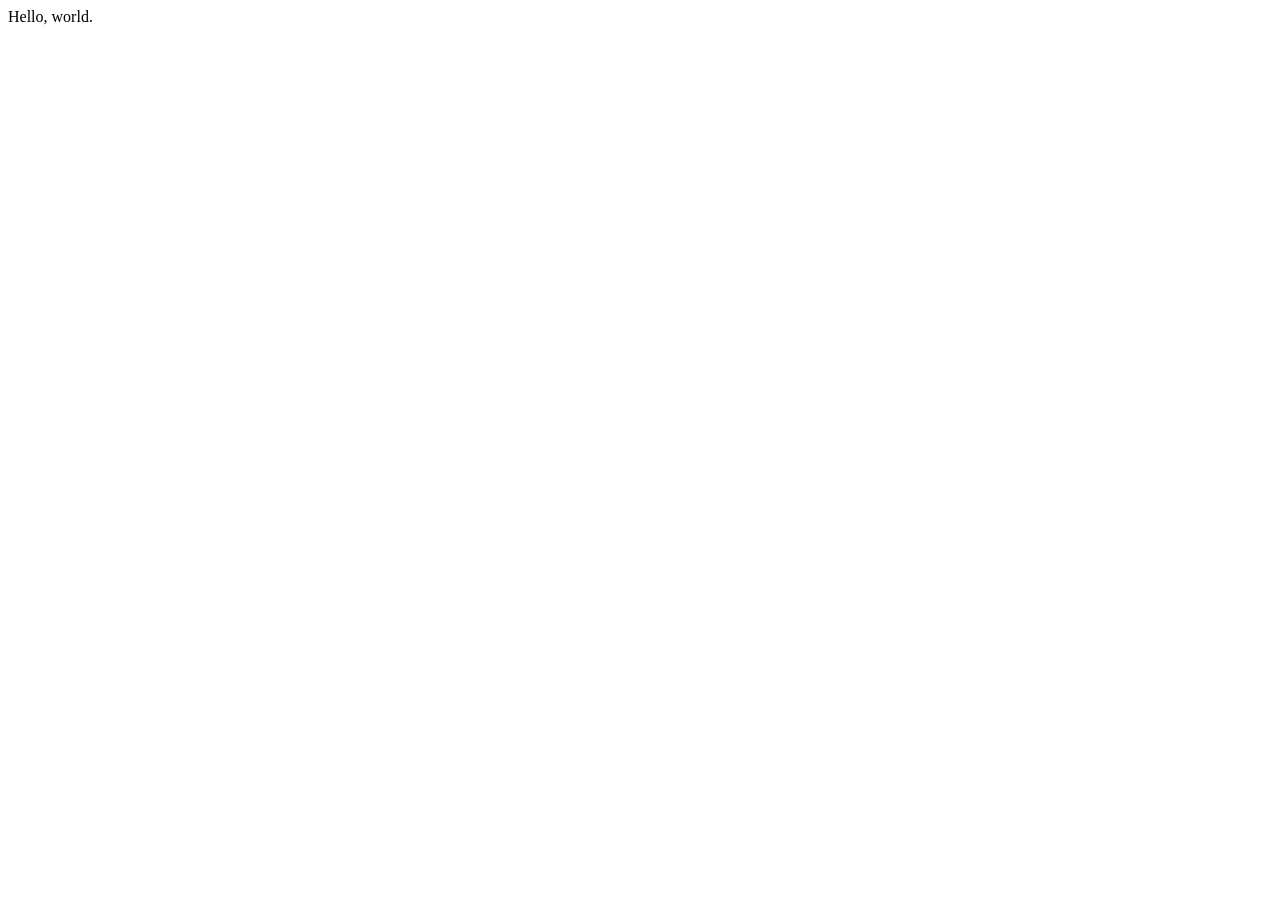
==== index.html @ eca46157 "first file" ====
<!DOCTYPE html>
<html lang="en">
<head>
    <meta charset="UTF-8">
    <meta name="viewport" content="width=device-width, initial-scale=1.0">
    <meta http-equiv="X-UA-Compatible" content="ie=edge">
    <title>Document</title>
</head>
<body>
    <header>Hello, world.</header>
</body>
</html>
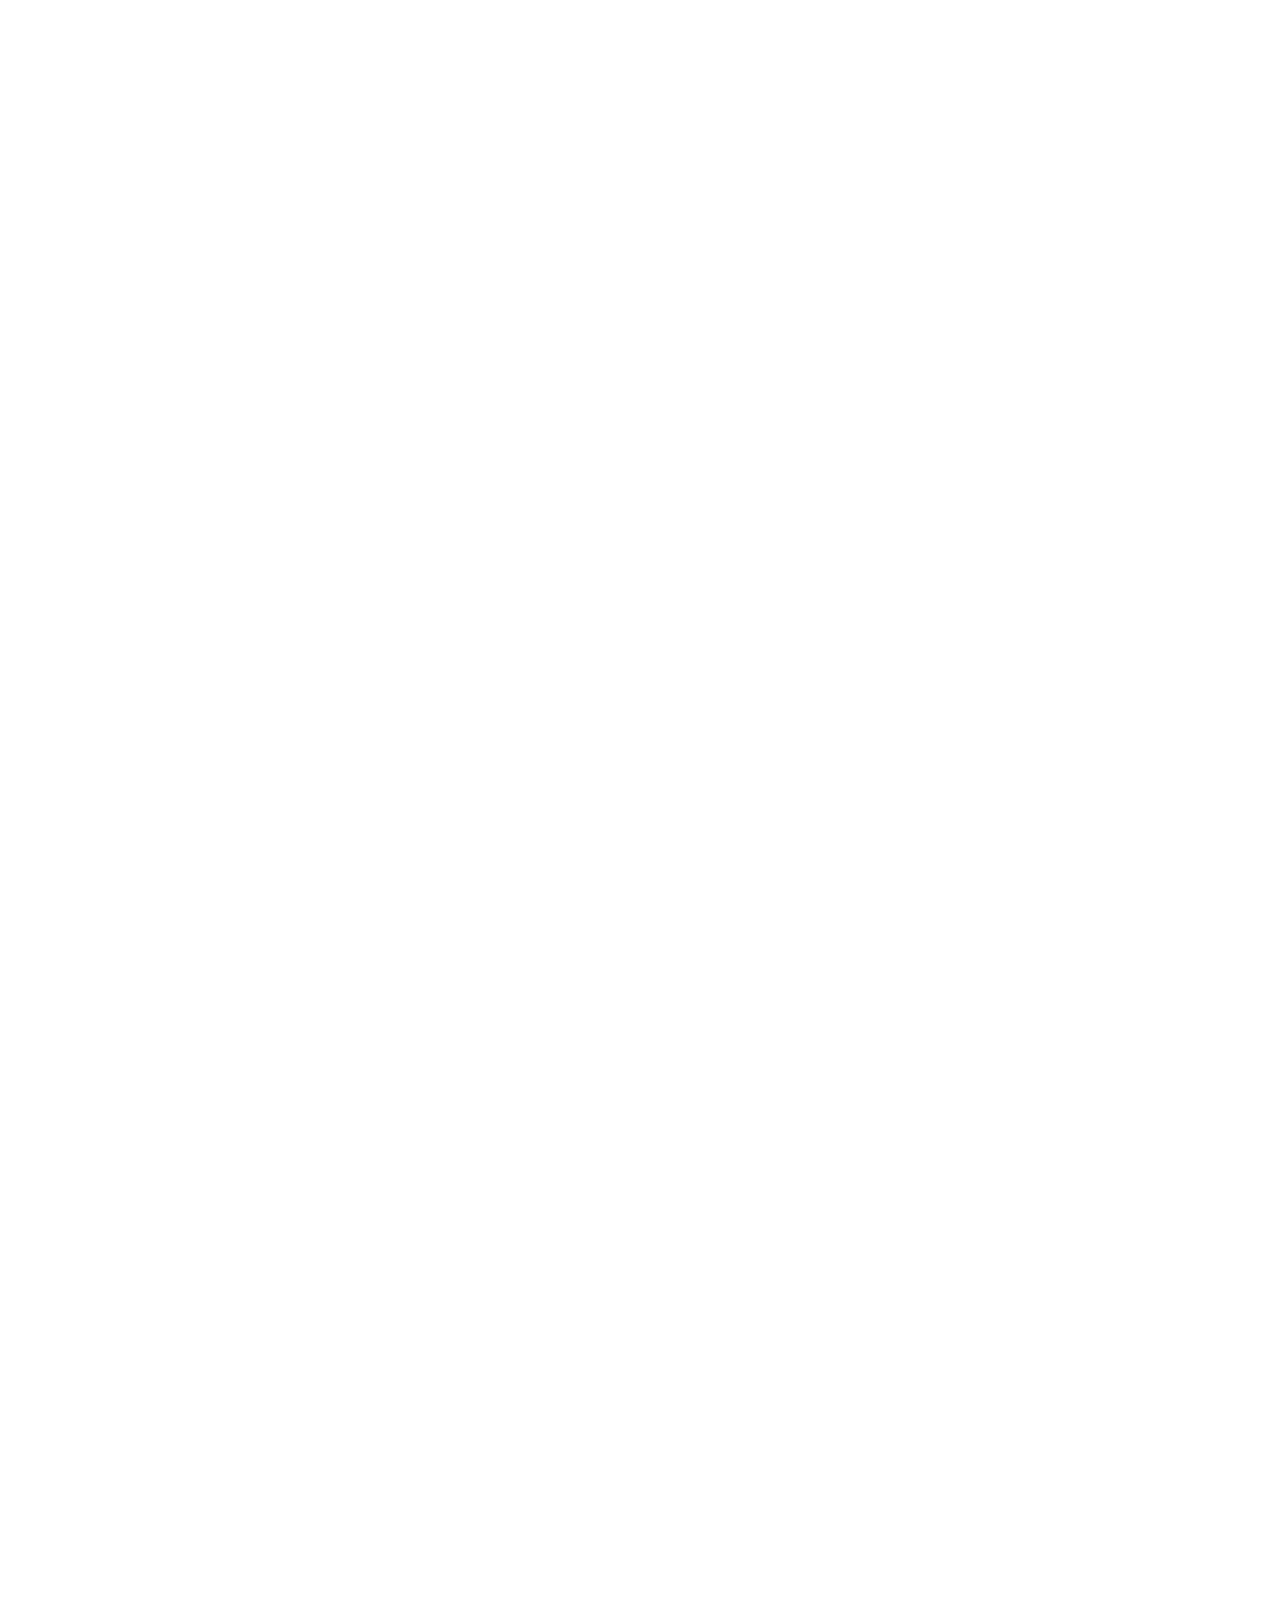
==== commit e465752f: "portfolio" ====
--- a/index.html
+++ b/index.html
@@ -1,12 +1,165 @@
-<!DOCTYPE html>
-<html lang="en">
+<!DOCTYPE HTML>
+
+<html>
+
 <head>
-    <meta charset="UTF-8">
-    <meta name="viewport" content="width=device-width, initial-scale=1.0">
-    <meta http-equiv="X-UA-Compatible" content="ie=edge">
-    <title>Document</title>
+	<title>Mymy Dinh</title>
+	<meta charset="utf-8" />
+	<meta name="viewport" content="width=device-width, initial-scale=1, user-scalable=no" />
+	<link rel="stylesheet" href="assets/css/main.css" />
+	<noscript>
+		<link rel="stylesheet" href="assets/css/noscript.css" /></noscript>
 </head>
-<body>
-    <header>Hello, world.</header>
+
+<body class="is-preload">
+
+	<!-- Wrapper-->
+	<div id="wrapper">
+
+		<!-- Nav -->
+		<nav id="nav">
+			<a href="#" class="icon solid fa-home"><span>Home</span></a>
+			<a href="#about" class="icon fa-address-card"><span>About Me</span>
+				<a href="#work" class="icon solid fa-folder"><span>Work</span></a>
+				<a href="#contact" class="icon solid fa-envelope"><span>Contact</span></a>
+		</nav>
+
+		<!-- Main -->
+		<div id="main">
+
+			<!-- Me -->
+			<article id="home" class="panel intro">
+				<header>
+					<h1>Mymy Dinh</h1>
+					<p>Full-Stack Developer with a bigger crush on front-end development.</p>
+					<hr>
+
+					<nav id="info-nav">
+						<a href="https://github.com/mymydinh/" class="icon brands fa-github"><span>Github</span></a>
+						<a href="https://www.linkedin.com/in/mymy-dinh-7ba7b583/"
+							class="icon brands fa-linkedin"><span>Linkedin</span></a>
+						<a href="https://instagram.com/mymydinh"
+							class="icon brands fa-instagram"><span>Instagram</span></a>
+					</nav>
+
+				</header>
+				<a href="#work" class="jumplink pic">
+					<span class="arrow icon solid fa-chevron-right"><span>See my work</span></span>
+					<img src="images/me.jpeg" alt="" />
+				</a>
+			</article>
+
+			<!-- About Me -->
+			<article id="about" class="panel">
+				<header>
+					<h1>About Me</h1>
+				</header>
+				<p><strong>Schools</strong>: <br>
+				University of California, Irvine - Division of Continuing Education '19 <br>
+				California State University, Long Beach '15</p>
+				<p><strong>Skills</strong>: <br>
+				Design: Adobe Photoshop, Adobe Illustrator, Bootstrap, Materialize UI <br>
+				Computer: Javascript, NodeJS, JQuery, React <br>
+				Database: Firebase, MySQL, MongoDB
+				</p>
+			</article>
+
+			<!-- Work -->
+			<article id="work" class="panel">
+				<header>
+					<h2>Work</h2>
+				</header>
+				<p>
+					These are some of my projects that I've either worked on from class, my own self projects, or for clients. 
+				</p>
+				<section>
+					<div class="row">
+						<div class="col-4 col-6-medium col-12-small">
+							<a href="https://mymydinh.github.io/unit-4-game/" class="image fit"><img src="images/crystalcollector.png" alt=""></a>
+						</div>
+						<div class="col-4 col-6-medium col-12-small">
+							<a href="https://mymydinh.github.io/psychic-game/" class="image fit"><img src="images/psychicgame.png" alt=""></a>
+						</div>
+						<div class="col-4 col-6-medium col-12-small">
+							<a href="https://mymydinh.github.io/triviagame/" class="image fit"><img src="images/triviagame.png" alt=""></a>
+						</div>
+						<div class="col-4 col-6-medium col-12-small">
+							<a href="https://mymydinh.github.io/giftastic/" class="image fit"><img src="images/giftastic.png" alt=""></a>
+						</div>
+						<div class="col-4 col-6-medium col-12-small">
+							<a href="https://mymydinh.github.io/liri/" class="image fit"><img src="images/liri.png" alt=""></a>
+						</div>
+						<div class="col-4 col-6-medium col-12-small">
+							<a href="https://mymydinh.github.io/bamazon/" class="image fit"><img src="images/bamazon.png" alt=""></a>
+						</div>
+						<div class="col-4 col-6-medium col-12-small">
+							<a href="#" class="image fit"><img src="images/pic07.jpg" alt=""></a>
+						</div>
+						<div class="col-4 col-6-medium col-12-small">
+							<a href="#" class="image fit"><img src="images/pic08.jpg" alt=""></a>
+						</div>
+						<div class="col-4 col-6-medium col-12-small">
+							<a href="#" class="image fit"><img src="images/pic09.jpg" alt=""></a>
+						</div>
+						<div class="col-4 col-6-medium col-12-small">
+							<a href="#" class="image fit"><img src="images/pic10.jpg" alt=""></a>
+						</div>
+						<div class="col-4 col-6-medium col-12-small">
+							<a href="#" class="image fit"><img src="images/pic11.jpg" alt=""></a>
+						</div>
+						<div class="col-4 col-6-medium col-12-small">
+							<a href="#" class="image fit"><img src="images/pic12.jpg" alt=""></a>
+						</div>
+					</div>
+				</section>
+			</article>
+
+			<!-- Contact -->
+			<article id="contact" class="panel">
+				<header>
+					<h2>Contact Me</h2>
+				</header>
+				<form action="#" method="post">
+					<div>
+						<div class="row">
+							<div class="col-6 col-12-medium">
+								<input type="text" name="name" placeholder="Name" />
+							</div>
+							<div class="col-6 col-12-medium">
+								<input type="text" name="email" placeholder="Email" />
+							</div>
+							<div class="col-12">
+								<input type="text" name="subject" placeholder="Subject" />
+							</div>
+							<div class="col-12">
+								<textarea name="message" placeholder="Message" rows="6"></textarea>
+							</div>
+							<div class="col-12">
+								<input type="submit" value="Send Message" />
+							</div>
+						</div>
+					</div>
+				</form>
+			</article>
+
+		</div>
+
+		<!-- Footer -->
+		<div id="footer">
+			<ul class="copyright">
+				<li>&copy; Mymy Dinh</li>
+			</ul>
+		</div>
+
+	</div>
+
+	<!-- Scripts -->
+	<script src="assets/js/jquery.min.js"></script>
+	<script src="assets/js/browser.min.js"></script>
+	<script src="assets/js/breakpoints.min.js"></script>
+	<script src="assets/js/util.js"></script>
+	<script src="assets/js/main.js"></script>
+
 </body>
+
 </html>
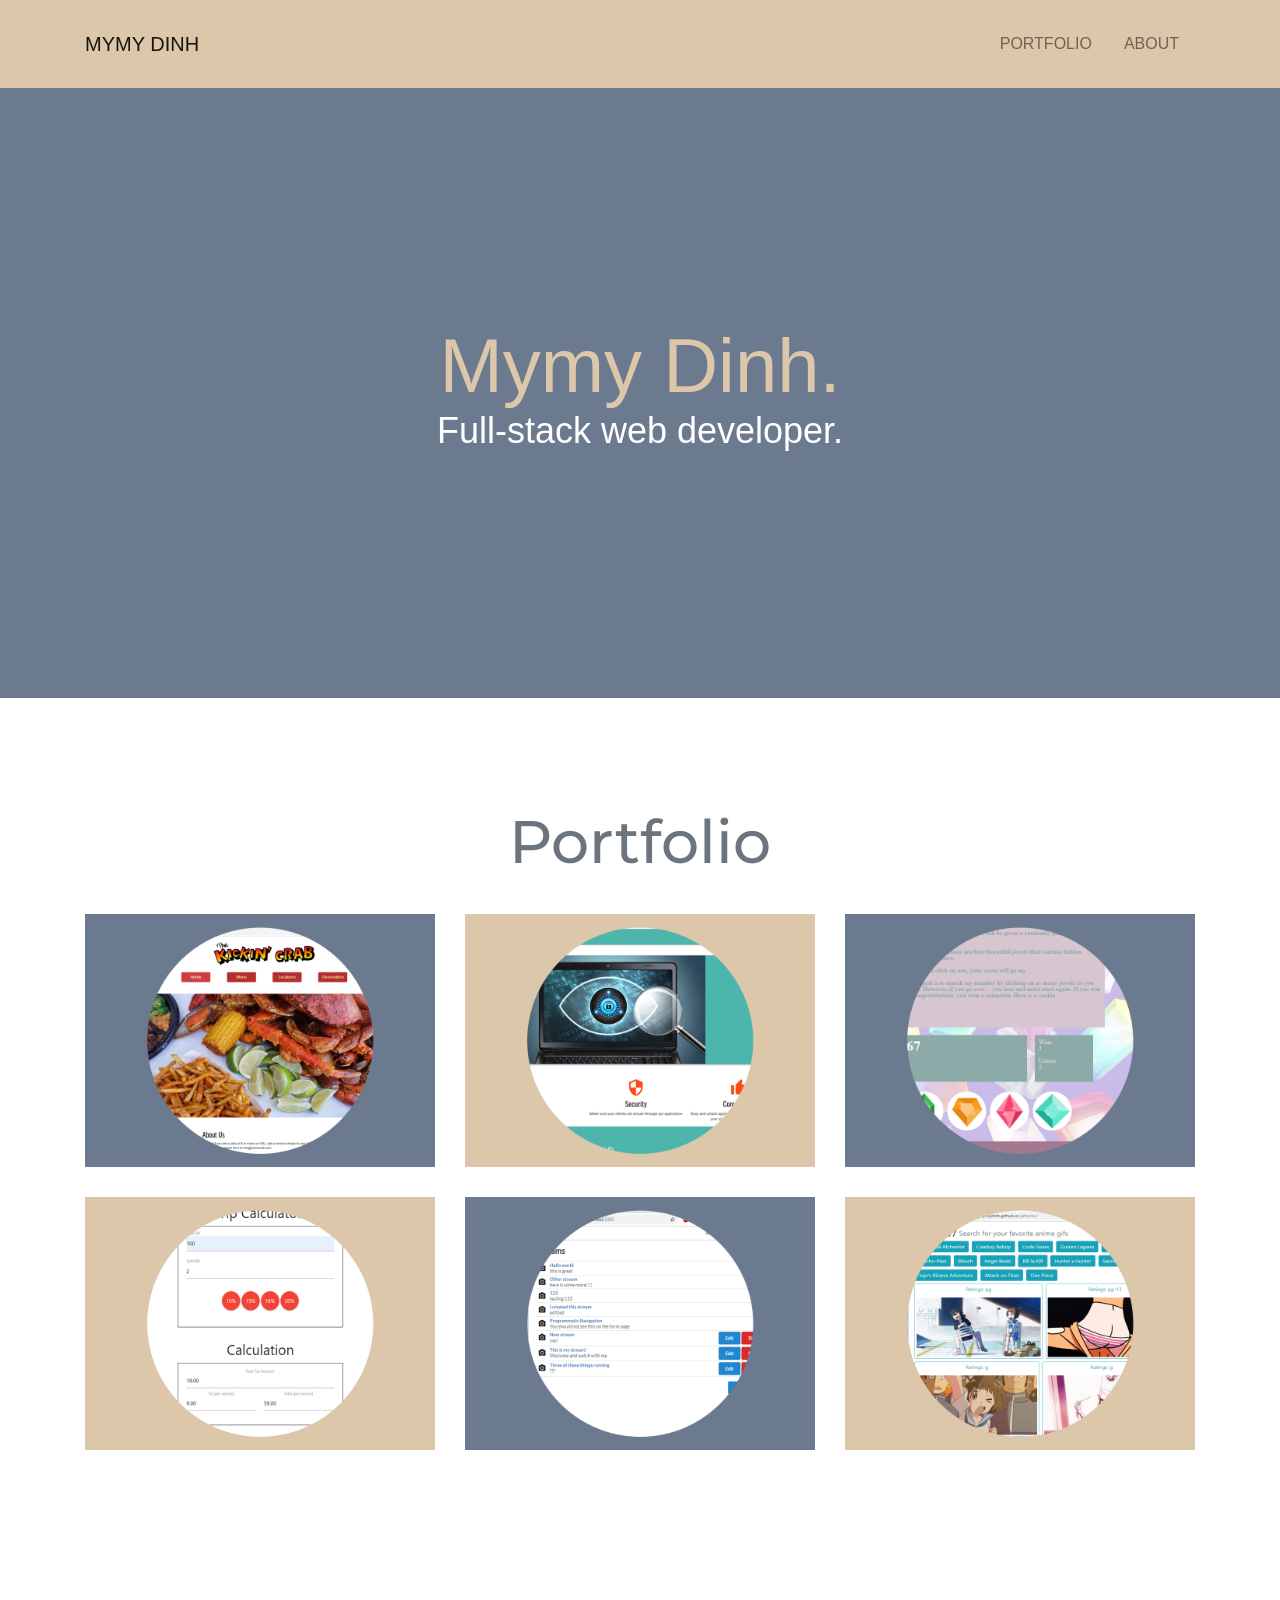
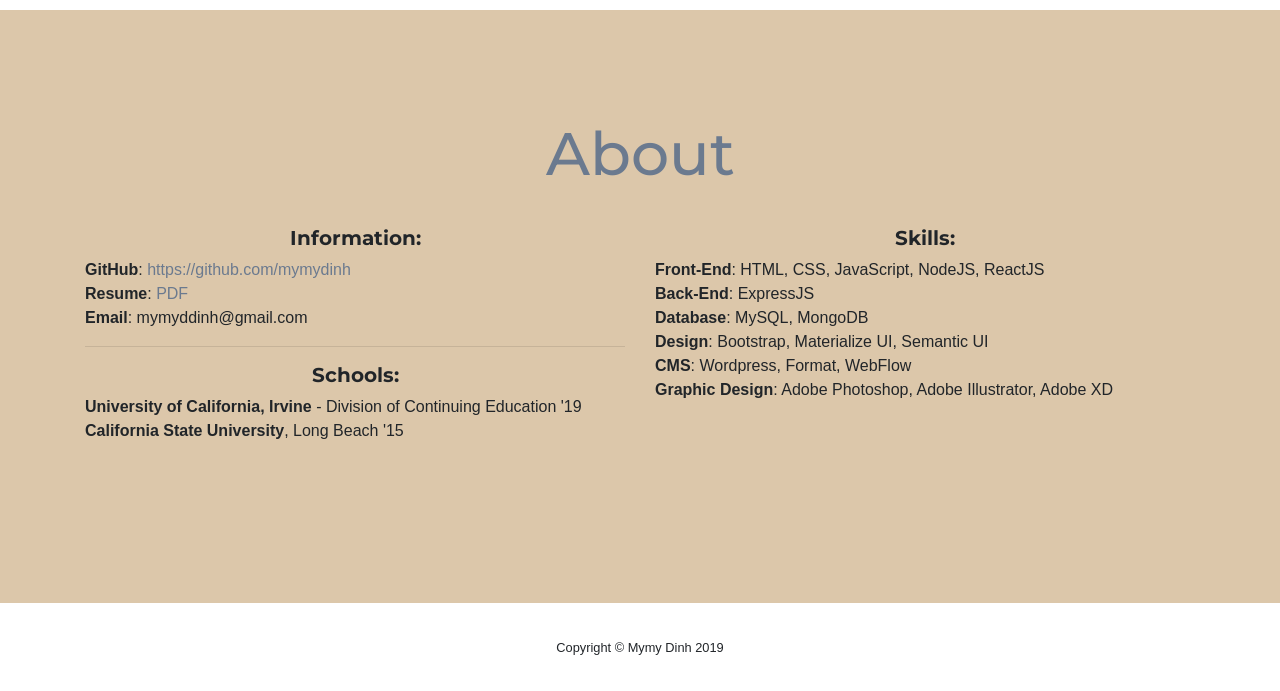
==== commit 95334fc6: "portfolio update" ====
--- a/index.html
+++ b/index.html
@@ -1,165 +1,223 @@
-<!DOCTYPE HTML>
-
-<html>
+<!DOCTYPE html>
+<html lang="en">
 
 <head>
-	<title>Mymy Dinh</title>
-	<meta charset="utf-8" />
-	<meta name="viewport" content="width=device-width, initial-scale=1, user-scalable=no" />
-	<link rel="stylesheet" href="assets/css/main.css" />
-	<noscript>
-		<link rel="stylesheet" href="assets/css/noscript.css" /></noscript>
+    <meta charset="UTF-8">
+    <meta name="viewport" content="width=device-width, initial-scale=1.0">
+    <meta http-equiv="X-UA-Compatible" content="ie=edge">
+    <title>Mymy Dinh || Web Developer</title>
+
+    <link rel="stylesheet" href="https://cdnjs.cloudflare.com/ajax/libs/font-awesome/4.7.0/css/font-awesome.min.css">
+    <link rel="stylesheet" href="https://stackpath.bootstrapcdn.com/bootstrap/4.3.1/css/bootstrap.min.css"
+        integrity="sha384-ggOyR0iXCbMQv3Xipma34MD+dH/1fQ784/j6cY/iJTQUOhcWr7x9JvoRxT2MZw1T" crossorigin="anonymous">
+    <link href="https://fonts.googleapis.com/css?family=Lato|Montserrat&display=swap" rel="stylesheet">
+    <link rel="stylesheet" href="styles/style.css" />
 </head>
 
-<body class="is-preload">
-
-	<!-- Wrapper-->
-	<div id="wrapper">
-
-		<!-- Nav -->
-		<nav id="nav">
-			<a href="#" class="icon solid fa-home"><span>Home</span></a>
-			<a href="#about" class="icon fa-address-card"><span>About Me</span>
-				<a href="#work" class="icon solid fa-folder"><span>Work</span></a>
-				<a href="#contact" class="icon solid fa-envelope"><span>Contact</span></a>
-		</nav>
-
-		<!-- Main -->
-		<div id="main">
-
-			<!-- Me -->
-			<article id="home" class="panel intro">
-				<header>
-					<h1>Mymy Dinh</h1>
-					<p>Full-Stack Developer with a bigger crush on front-end development.</p>
-					<hr>
-
-					<nav id="info-nav">
-						<a href="https://github.com/mymydinh/" class="icon brands fa-github"><span>Github</span></a>
-						<a href="https://www.linkedin.com/in/mymy-dinh-7ba7b583/"
-							class="icon brands fa-linkedin"><span>Linkedin</span></a>
-						<a href="https://instagram.com/mymydinh"
-							class="icon brands fa-instagram"><span>Instagram</span></a>
-					</nav>
-
-				</header>
-				<a href="#work" class="jumplink pic">
-					<span class="arrow icon solid fa-chevron-right"><span>See my work</span></span>
-					<img src="images/me.jpeg" alt="" />
-				</a>
-			</article>
-
-			<!-- About Me -->
-			<article id="about" class="panel">
-				<header>
-					<h1>About Me</h1>
-				</header>
-				<p><strong>Schools</strong>: <br>
-				University of California, Irvine - Division of Continuing Education '19 <br>
-				California State University, Long Beach '15</p>
-				<p><strong>Skills</strong>: <br>
-				Design: Adobe Photoshop, Adobe Illustrator, Bootstrap, Materialize UI <br>
-				Computer: Javascript, NodeJS, JQuery, React <br>
-				Database: Firebase, MySQL, MongoDB
-				</p>
-			</article>
-
-			<!-- Work -->
-			<article id="work" class="panel">
-				<header>
-					<h2>Work</h2>
-				</header>
-				<p>
-					These are some of my projects that I've either worked on from class, my own self projects, or for clients. 
-				</p>
-				<section>
-					<div class="row">
-						<div class="col-4 col-6-medium col-12-small">
-							<a href="https://mymydinh.github.io/unit-4-game/" class="image fit"><img src="images/crystalcollector.png" alt=""></a>
-						</div>
-						<div class="col-4 col-6-medium col-12-small">
-							<a href="https://mymydinh.github.io/psychic-game/" class="image fit"><img src="images/psychicgame.png" alt=""></a>
-						</div>
-						<div class="col-4 col-6-medium col-12-small">
-							<a href="https://mymydinh.github.io/triviagame/" class="image fit"><img src="images/triviagame.png" alt=""></a>
-						</div>
-						<div class="col-4 col-6-medium col-12-small">
-							<a href="https://mymydinh.github.io/giftastic/" class="image fit"><img src="images/giftastic.png" alt=""></a>
-						</div>
-						<div class="col-4 col-6-medium col-12-small">
-							<a href="https://mymydinh.github.io/liri/" class="image fit"><img src="images/liri.png" alt=""></a>
-						</div>
-						<div class="col-4 col-6-medium col-12-small">
-							<a href="https://mymydinh.github.io/bamazon/" class="image fit"><img src="images/bamazon.png" alt=""></a>
-						</div>
-						<div class="col-4 col-6-medium col-12-small">
-							<a href="#" class="image fit"><img src="images/pic07.jpg" alt=""></a>
-						</div>
-						<div class="col-4 col-6-medium col-12-small">
-							<a href="#" class="image fit"><img src="images/pic08.jpg" alt=""></a>
-						</div>
-						<div class="col-4 col-6-medium col-12-small">
-							<a href="#" class="image fit"><img src="images/pic09.jpg" alt=""></a>
-						</div>
-						<div class="col-4 col-6-medium col-12-small">
-							<a href="#" class="image fit"><img src="images/pic10.jpg" alt=""></a>
-						</div>
-						<div class="col-4 col-6-medium col-12-small">
-							<a href="#" class="image fit"><img src="images/pic11.jpg" alt=""></a>
-						</div>
-						<div class="col-4 col-6-medium col-12-small">
-							<a href="#" class="image fit"><img src="images/pic12.jpg" alt=""></a>
-						</div>
-					</div>
-				</section>
-			</article>
-
-			<!-- Contact -->
-			<article id="contact" class="panel">
-				<header>
-					<h2>Contact Me</h2>
-				</header>
-				<form action="#" method="post">
-					<div>
-						<div class="row">
-							<div class="col-6 col-12-medium">
-								<input type="text" name="name" placeholder="Name" />
-							</div>
-							<div class="col-6 col-12-medium">
-								<input type="text" name="email" placeholder="Email" />
-							</div>
-							<div class="col-12">
-								<input type="text" name="subject" placeholder="Subject" />
-							</div>
-							<div class="col-12">
-								<textarea name="message" placeholder="Message" rows="6"></textarea>
-							</div>
-							<div class="col-12">
-								<input type="submit" value="Send Message" />
-							</div>
-						</div>
-					</div>
-				</form>
-			</article>
-
-		</div>
-
-		<!-- Footer -->
-		<div id="footer">
-			<ul class="copyright">
-				<li>&copy; Mymy Dinh</li>
-			</ul>
-		</div>
-
-	</div>
-
-	<!-- Scripts -->
-	<script src="assets/js/jquery.min.js"></script>
-	<script src="assets/js/browser.min.js"></script>
-	<script src="assets/js/breakpoints.min.js"></script>
-	<script src="assets/js/util.js"></script>
-	<script src="assets/js/main.js"></script>
-
+<body id="page-top">
+    <!-- Navigation -->
+    <nav class="navbar navbar-expand-lg navbar-light bg-light text-uppercase" id="mainNav">
+        <div class="container">
+            <a class="navbar-brand" href="#page-top">Mymy Dinh</a>
+            <button class="navbar-toggler" type="button" data-toggle="collapse" data-target="#navbarResponsive"
+                aria-controls="navbarResponsive" aria-expanded="false" aria-label="Toggle navigation">
+                <span class="navbar-toggler-icon"></span>
+            </button>
+            <div id="navbarResponsive" class="navbar-collapse collapse">
+                <ul class="navbar-nav ml-auto">
+                    <li class="nav-item">
+                        <a class="nav-link py-3 px-0 px-lg-3" href="#portfolio">Portfolio</a>
+                    </li>
+                    <li class="nav-item">
+                        <a class="nav-link py-3 px-0 px-lg-3" href="#about">About</a>
+                    </li>
+                </ul>
+            </div>
+        </div>
+    </nav>
+
+
+    <!-- Masthead -->
+    <header class="masthead text-center">
+        <div class="container d-flex align-items-center flex-column">
+
+            <!-- Masthead Heading -->
+            <h1 class="masthead-heading mb-0">Mymy Dinh.</h1>
+
+            <!-- Masthead Subheading -->
+            <p class="masthead-subheading font-weight-light mb-0">Full-stack web developer.</p>
+        </div>
+    </header>
+
+
+    <!-- Portfolio Section -->
+    <section class="page-section portfolio" id="portfolio">
+        <div class="container">
+
+            <!-- Portfolio Section Heading -->
+            <h2 class="page-section-heading text-center text-secondary">Portfolio</h2>
+
+            <!-- Portfolio Grid Items -->
+            <div class="row">
+
+                <!-- Portfolio Item 2 -->
+                <div class="col-md-6 col-lg-4">
+                    <div class="portfolio-item mx-auto">
+                        <div
+                            class="portfolio-item-caption d-flex align-items-center justify-content-center h-100 w-100">
+                            <div class="portfolio-item-caption-content text-center text-white">
+                                <p>Recreated The Kickin' Crab website that is able to take reservation through email and
+                                    shows admin page with information.</p>
+                                <a href="https://frozen-temple-50651.herokuapp.com/" class="btn btn-dark" target="_blank">Website</a>
+                                <a href="https://github.com/mymythomas/kickincrab" class="btn btn-dark" target="_blank">Code</a>
+                            </div>
+                        </div>
+                        <img class="img-fluid" src="img/portfolio/kickincrab.png" alt="">
+                    </div>
+                </div>
+
+                
+                <!-- Portfolio Item 3 -->
+                <div class="col-md-6 col-lg-4">
+                        <div class="portfolio-item mx-auto">
+                            <div
+                                class="portfolio-item-caption d-flex align-items-center justify-content-center h-100 w-100">
+                                <div class="portfolio-item-caption-content text-center text-white">
+                                    <p>Using a face recognition API, this application acts as a barcode to help your
+                                        business recognize users.</p>
+                                    <a href="https://thomasqdau.github.io/Group-Project-1/" class="btn btn-dark" target="_blank">Website</a>
+                                    <a href="https://github.com/ThomasQDau/Group-Project-1" class="btn btn-dark" target="_blank">Code</a>
+                                </div>
+                            </div>
+                            <img class="img-fluid" src="img/portfolio/access-id.png" alt="">
+                        </div>
+                    </div>
+
+                <!-- Portfolio Item 1 -->
+                <div class="col-md-6 col-lg-4">
+                    <div class="portfolio-item mx-auto">
+                        <div
+                            class="portfolio-item-caption d-flex align-items-center justify-content-center h-100 w-100">
+                            <div class="portfolio-item-caption-content text-center text-white">
+                                <p>Simple jewel game where you select the correct one to add up to the randomly selected win gaming number.</p>
+                                <a href="https://mymydinh.github.io/unit-4-game/" class="btn btn-dark" target="_blank">Website</a>
+                                <a href="https://github.com/mymydinh/unit-4-game" class="btn btn-dark" target="_blank">Code</a>
+                            </div>
+                        </div>
+                        <img class="img-fluid" src="img/portfolio/jewel.png" alt="">
+                    </div>
+                </div>
+
+                <!-- Portfolio Item 4 -->
+                <div class="col-md-6 col-lg-4">
+                    <div class="portfolio-item mx-auto">
+                        <div
+                            class="portfolio-item-caption d-flex align-items-center justify-content-center h-100 w-100">
+                            <div class="portfolio-item-caption-content text-center text-white">
+                                <p>A simple way to go out and dine with friends without the hassle of making sure tip is
+                                    correct, this application does all the work for you.</p>
+                                <a href="https://mymydinh.github.io/tip-calculator/" class="btn btn-dark" target="_blank">Website</a>
+                                <a href="https://github.com/mymydinh/tip-calculator" class="btn btn-dark" target="_blank">Code</a>
+                            </div>
+                        </div>
+                        <img class="img-fluid" src="img/portfolio/tipcalc.png" alt="">
+                    </div>
+                </div>
+
+                
+                <!-- Portfolio Item 6 -->
+                <div class="col-md-6 col-lg-4">
+                        <div class="portfolio-item mx-auto">
+                            <div
+                                class="portfolio-item-caption d-flex align-items-center justify-content-center h-100 w-100">
+                                <div class="portfolio-item-caption-content text-center text-white">
+                                    <p>Application where you can log in and watch, add, update and delete streams.</p>
+                                    <a href="#" class="btn btn-dark" target="_blank">Website</a>
+                                    <a href="#" class="btn btn-dark" target="_blank">Code</a>
+                                </div>
+                            </div>
+                            <img class="img-fluid" src="img/portfolio/stream.png" alt="">
+                        </div>
+                    </div>
+
+                <!-- Portfolio Item 5 -->
+                <div class="col-md-6 col-lg-4">
+                    <div class="portfolio-item mx-auto">
+                        <div
+                            class="portfolio-item-caption d-flex align-items-center justify-content-center h-100 w-100">
+                            <div class="portfolio-item-caption-content text-center text-white">
+                                <p>A gif application that generates 10 random gifs and you can search for whatever you'd like as well.</p>
+                                <a href="https://mymydinh.github.io/giftastic/" class="btn btn-dark" target="_blank">Website</a>
+                                <a href="https://github.com/mymydinh/giftastic" class="btn btn-dark" target="_blank">Code</a>
+                            </div>
+                        </div>
+                        <img class="img-fluid" src="img/portfolio/giftastic.png" alt="">
+                    </div>
+                </div>
+
+
+            </div>
+            <!-- /.row -->
+        </div>
+    </section>
+
+
+    <!-- About Section -->
+    <section class="page-section about" id="about">
+        <div class="container">
+
+            <!-- About Section Heading -->
+            <h2 class="page-section-heading text-center">About</h2>
+
+            <!-- About Section Content -->
+            <div class="row">
+                <div class="col-lg-6 ml-auto">
+                    <h5 class="lead">Information:</h5>
+                    <strong>GitHub</strong>: <a class="info-link"
+                        href="https://github.com/mymydinh">https://github.com/mymydinh</a> <br>
+                    <strong>Resume</strong>: <a class="info-link"
+                        href="https://docs.google.com/document/d/1J9gcFAMx5nRR3u-Sm47u3CaHx-Cq0Tbf3AuJd6w51O0/edit?usp=sharing">PDF</a>
+                    <br>
+                    <strong>Email</strong>: mymyddinh@gmail.com
+                    <hr>
+                    <h5 class="lead">Schools:</h5>
+                    <strong>University of California, Irvine</strong> - Division of Continuing Education '19 <br>
+                    <strong>California State University</strong>, Long Beach '15
+                </div>
+                <div class="col-lg-6 mr-auto">
+                    <h5 class="lead">Skills:</h5>
+                    <strong>Front-End</strong>: HTML, CSS, JavaScript, NodeJS, ReactJS <br>
+                    <strong>Back-End</strong>: ExpressJS <br>
+                    <strong>Database</strong>: MySQL, MongoDB <br>
+                    <strong>Design</strong>: Bootstrap, Materialize UI, Semantic UI <br>
+                    <strong>CMS</strong>: Wordpress, Format, WebFlow <br>
+                    <strong>Graphic Design</strong>: Adobe Photoshop, Adobe Illustrator, Adobe XD
+                </div>
+            </div>
+
+        </div>
+    </section>
+
+
+    <!-- Footer -->
+    <footer class="footer text-center">
+        <div class="container">
+            <small>Copyright &copy; Mymy Dinh 2019</small>
+        </div>
+    </footer>
+
+
+
+    <!-- Bootstrap core JavaScript -->
+    <script src="https://code.jquery.com/jquery-3.3.1.slim.min.js"
+        integrity="sha384-q8i/X+965DzO0rT7abK41JStQIAqVgRVzpbzo5smXKp4YfRvH+8abtTE1Pi6jizo"
+        crossorigin="anonymous"></script>
+    <script src="https://cdnjs.cloudflare.com/ajax/libs/popper.js/1.14.7/umd/popper.min.js"
+        integrity="sha384-UO2eT0CpHqdSJQ6hJty5KVphtPhzWj9WO1clHTMGa3JDZwrnQq4sF86dIHNDz0W1"
+        crossorigin="anonymous"></script>
+    <script src="https://stackpath.bootstrapcdn.com/bootstrap/4.3.1/js/bootstrap.min.js"
+        integrity="sha384-JjSmVgyd0p3pXB1rRibZUAYoIIy6OrQ6VrjIEaFf/nJGzIxFDsf4x0xIM+B07jRM"
+        crossorigin="anonymous"></script>
 </body>
 
 </html>
--- a/styles/style.css
+++ b/styles/style.css
@@ -0,0 +1,111 @@
+#mainNav {
+  color: #6B7A8F;
+  padding-top: 1rem;
+  padding-bottom: 1rem;
+  background-color: #DCC7AA !important;
+}
+
+#mainNav a:hover {
+  color: white;
+}
+
+.masthead {
+  background-color: #6B7A8F;
+  padding-top: 15rem;
+  padding-bottom: 15rem;
+}
+
+.masthead .masthead-heading {
+  font-size: 4.75rem;
+  line-height: 4.75rem;
+  color: #DCC7AA;
+}
+
+.masthead .masthead-subheading {
+  font-size: 2.25rem;
+  color: white;
+}
+
+.portfolio {
+  padding-top: 5rem;
+  padding-bottom: 10rem;
+  margin-bottom: -30px;
+}
+
+.portfolio .page-section-heading {
+  padding: 1.75rem;
+  font-family: 'Montserrat', sans-serif;
+  font-size: 3.75rem;
+}
+
+.portfolio .portfolio-item {
+  cursor: pointer;
+  position: relative;
+  display: block;
+  max-width: 25rem;
+  margin-bottom: 30px;
+  overflow: hidden;
+}
+
+.portfolio .portfolio-item .portfolio-item-caption {
+  position: absolute;
+  top: 0;
+  left: 0;
+  -webkit-transition: 0.3s;
+  transition: 0.3s;
+  opacity: 0;
+  background-color: rgba(107, 122, 143, 0.9);
+}
+
+.portfolio .portfolio-item .portfolio-item-caption:hover {
+  opacity: 1;
+}
+
+.portfolio .portfolio-item .portfolio-item-caption .portfolio-item-caption-content {
+  font-size: 1.0rem;
+  padding: .5rem;
+}
+
+#about {
+  background-color: #DCC7AA;
+  padding-top: 5rem;
+  padding-bottom: 10rem;
+}
+
+#about .page-section-heading {
+  padding: 1.75rem;
+  font-family: 'Montserrat', sans-serif;
+  font-size: 3.75rem;
+  color: #6B7A8F;
+}
+
+#about .lead {
+  text-align: center;
+  font-weight: bold;
+  font-family: 'Montserrat', sans-serif;
+}
+
+#about .info-link {
+  color: #6B7A8F;
+}
+
+#contact {
+  padding-top: 10rem;
+  padding-bottom: 10rem;
+}
+
+#contact .page-section-heading {
+  padding: 1.75rem;
+  font-family: 'Montserrat', sans-serif;
+  font-size: 3.75rem;
+}
+
+.footer {
+  padding-top: 2rem;
+  padding-bottom: 2rem;
+}
+
+html {
+  scroll-behavior: smooth;
+}
+/*# sourceMappingURL=style.css.map */
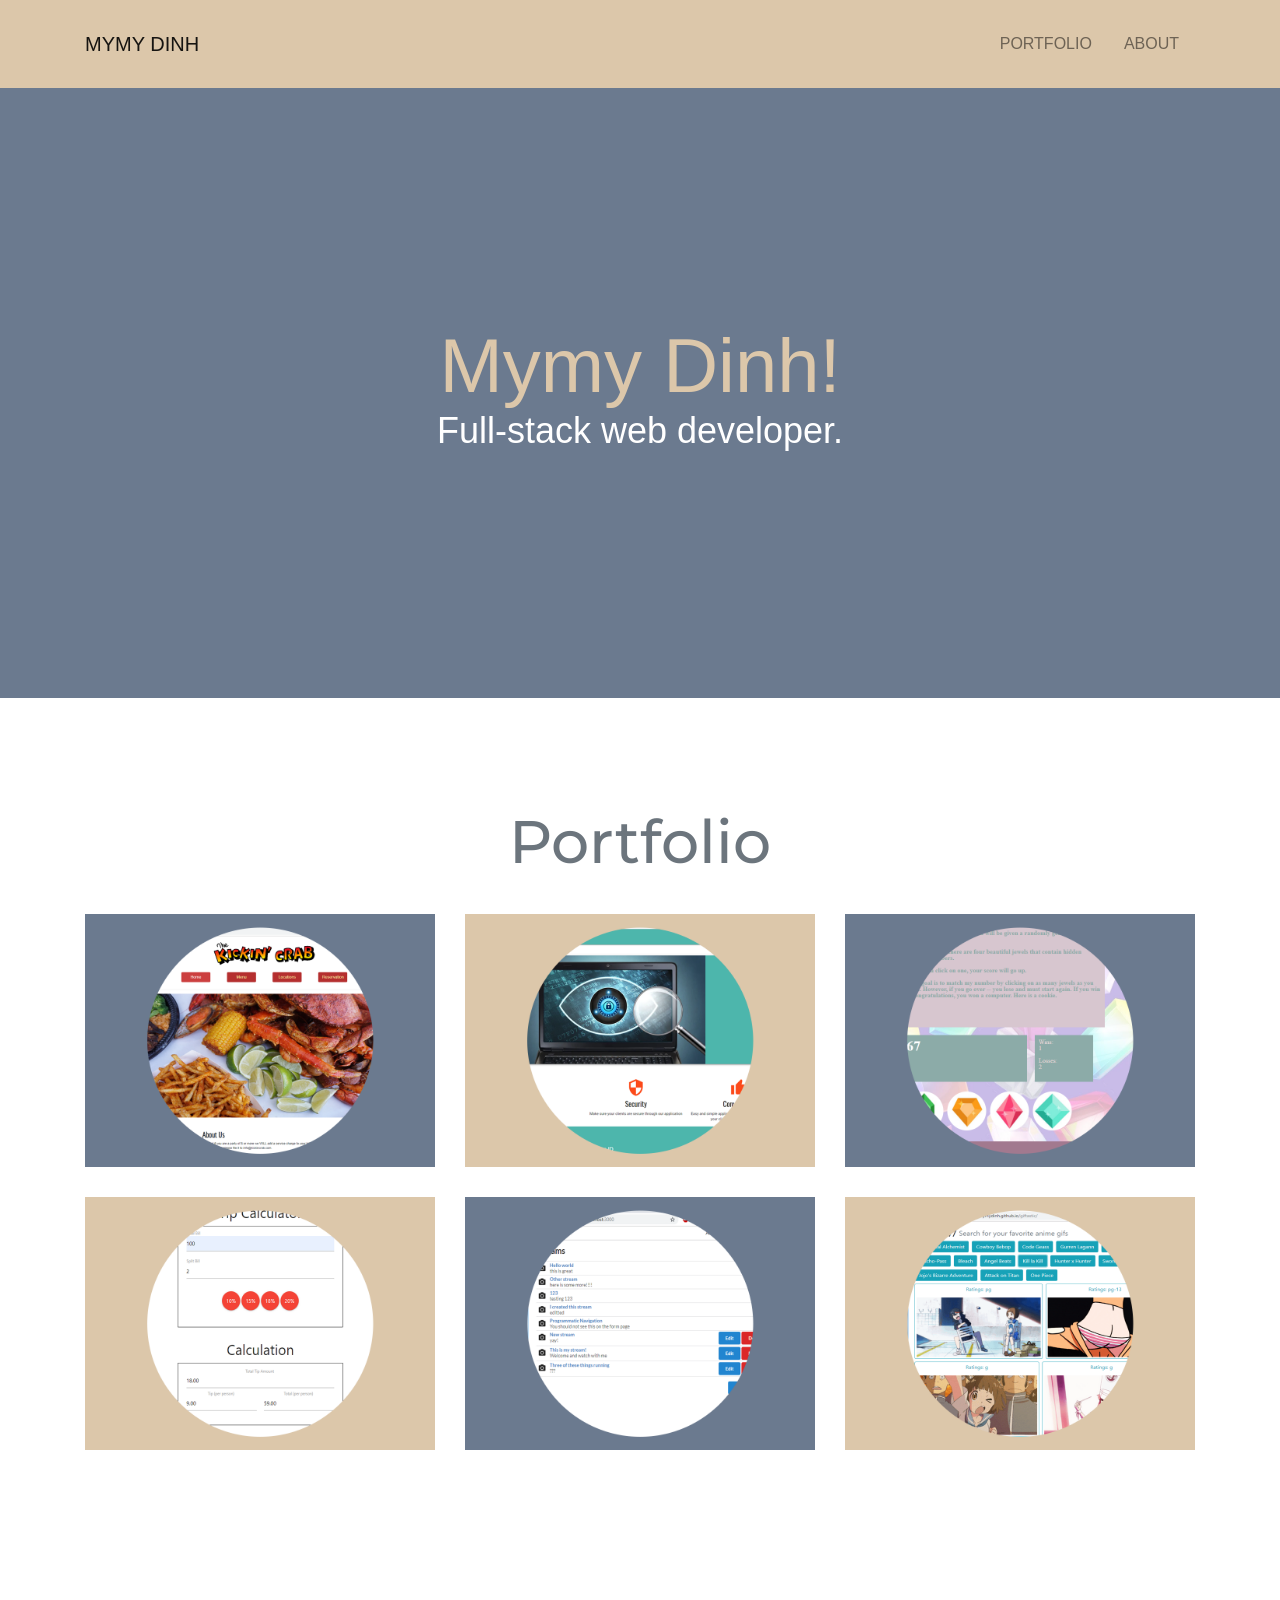
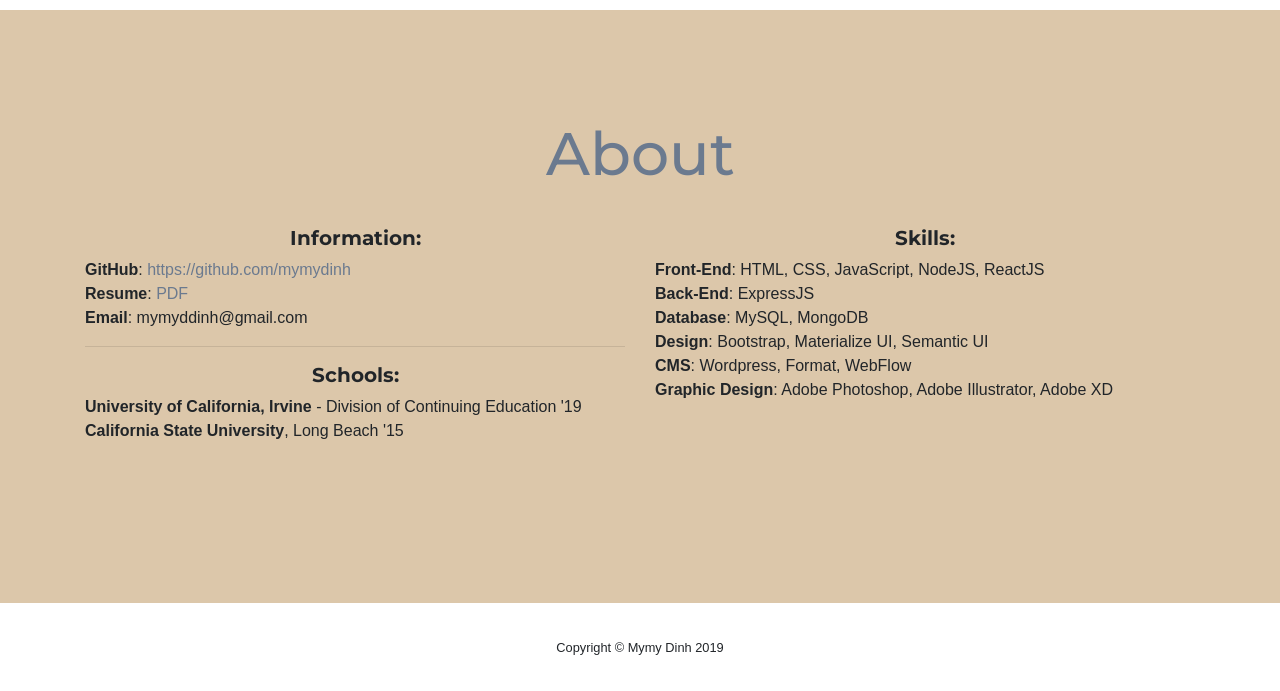
==== commit 873a5bd7: "test" ====
--- a/index.html
+++ b/index.html
@@ -42,7 +42,7 @@
         <div class="container d-flex align-items-center flex-column">
 
             <!-- Masthead Heading -->
-            <h1 class="masthead-heading mb-0">Mymy Dinh.</h1>
+            <h1 class="masthead-heading mb-0">Mymy Dinh!</h1>
 
             <!-- Masthead Subheading -->
             <p class="masthead-subheading font-weight-light mb-0">Full-stack web developer.</p>
@@ -176,7 +176,7 @@
                     <strong>GitHub</strong>: <a class="info-link"
                         href="https://github.com/mymydinh">https://github.com/mymydinh</a> <br>
                     <strong>Resume</strong>: <a class="info-link"
-                        href="https://docs.google.com/document/d/1J9gcFAMx5nRR3u-Sm47u3CaHx-Cq0Tbf3AuJd6w51O0/edit?usp=sharing">PDF</a>
+                        href="https://docs.google.com/document/d/1JpHKQIwnQSnDN_PES-Tcn8mKaRlCUnIgg-M1rCsphqM/edit?usp=sharing">PDF</a>
                     <br>
                     <strong>Email</strong>: mymyddinh@gmail.com
                     <hr>
@@ -220,4 +220,4 @@
         crossorigin="anonymous"></script>
 </body>
 
-</html>+</html>
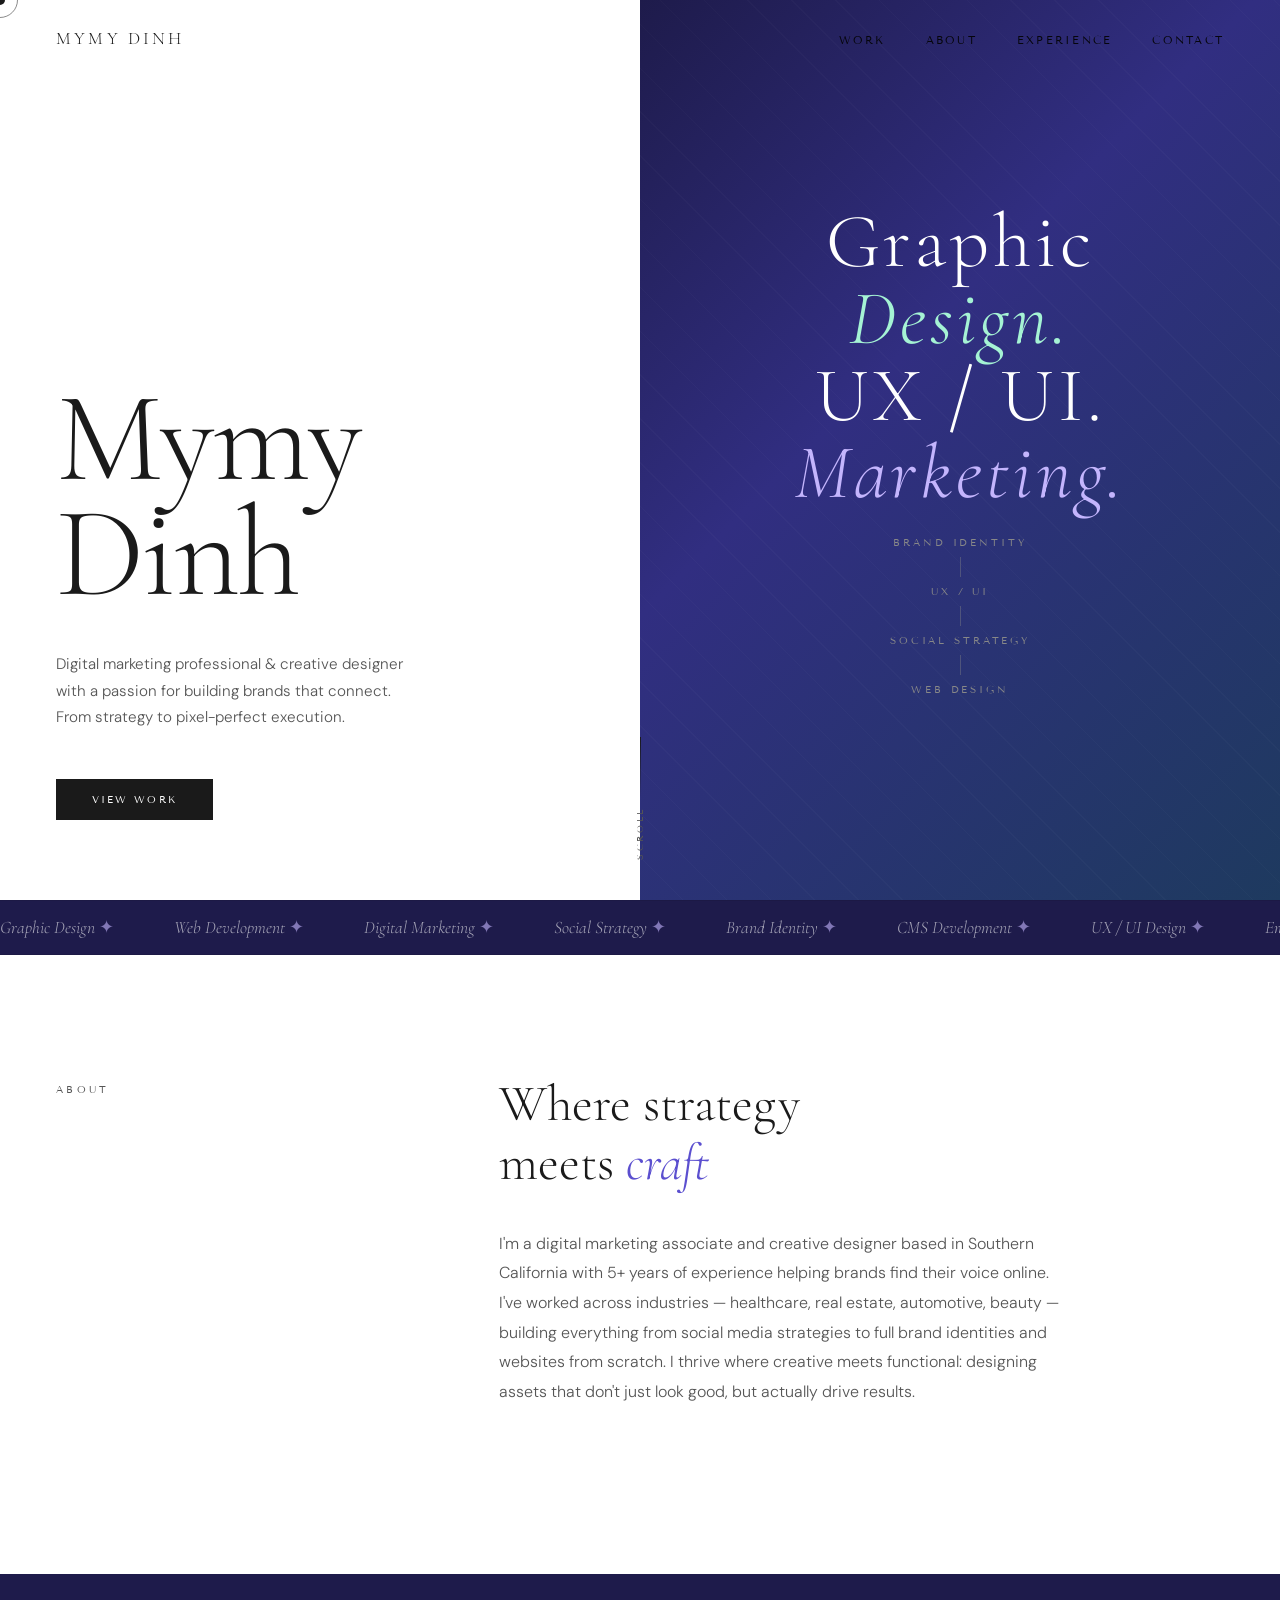
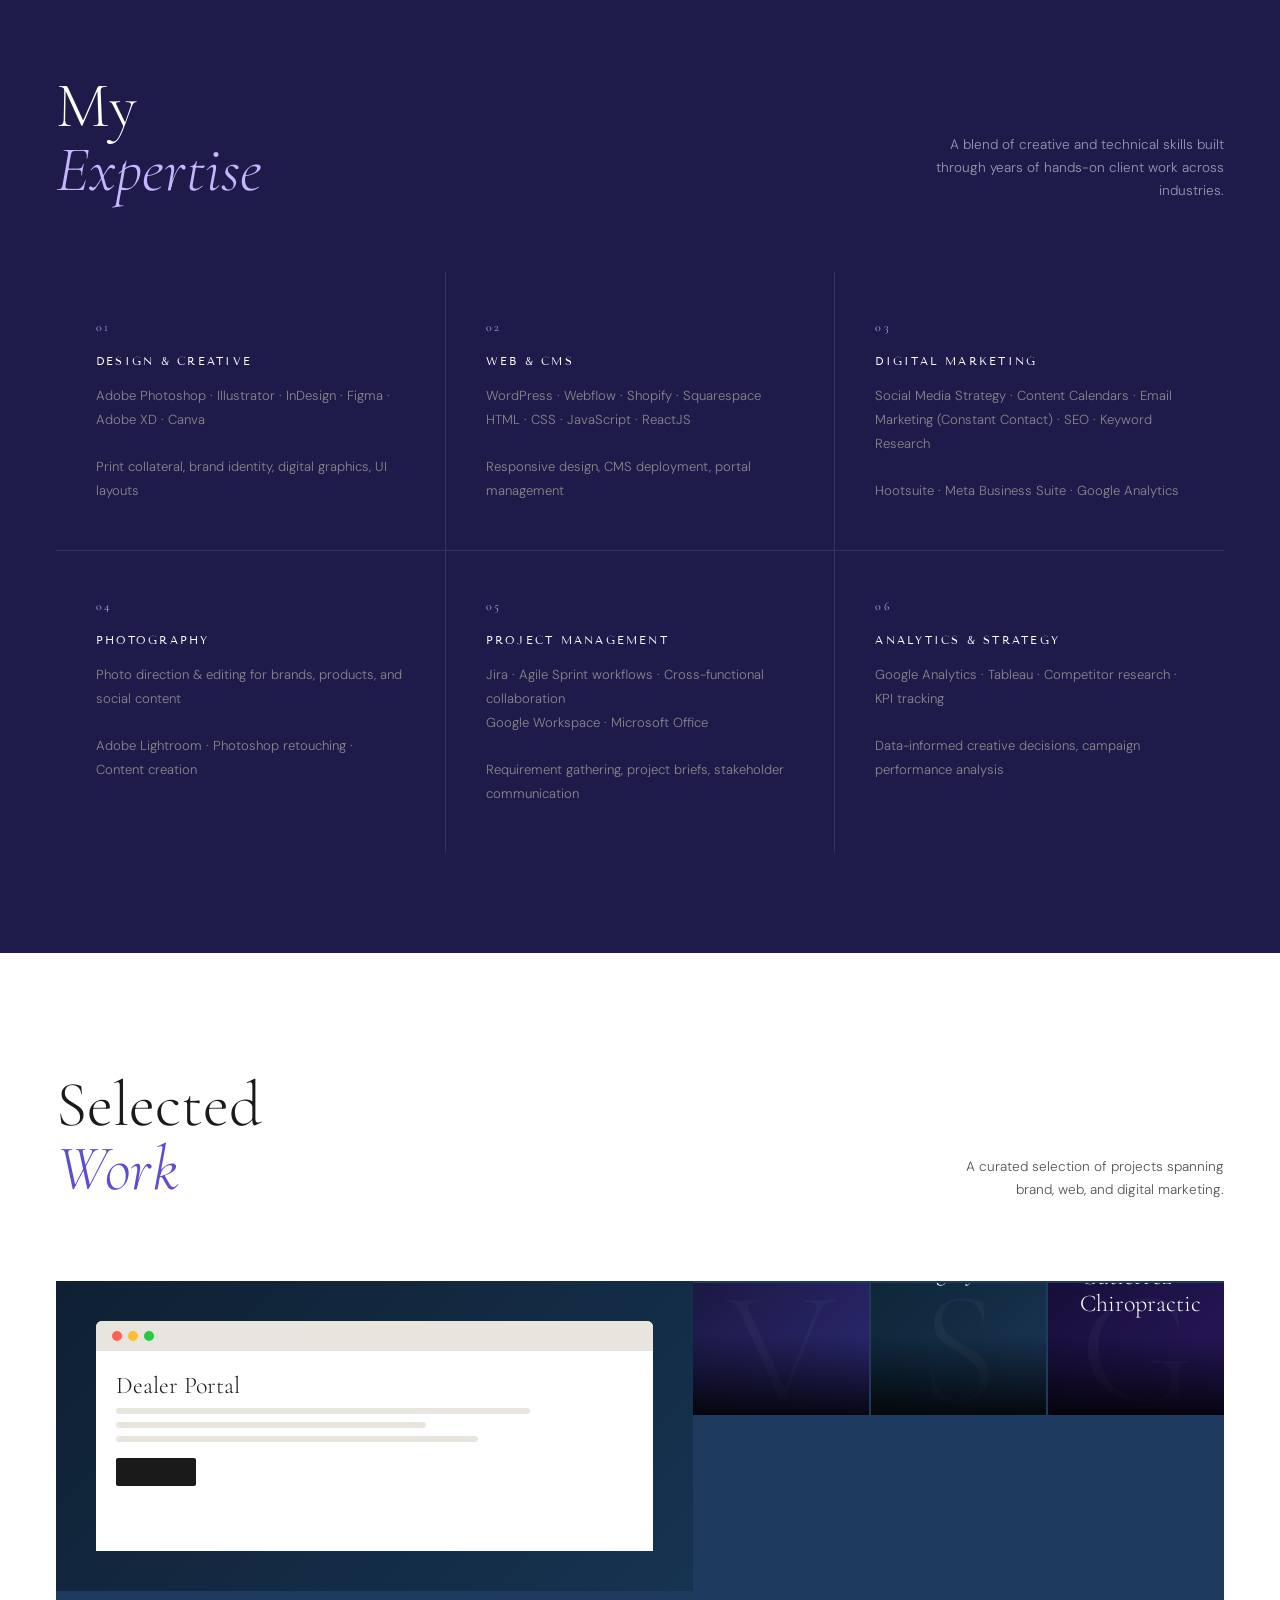
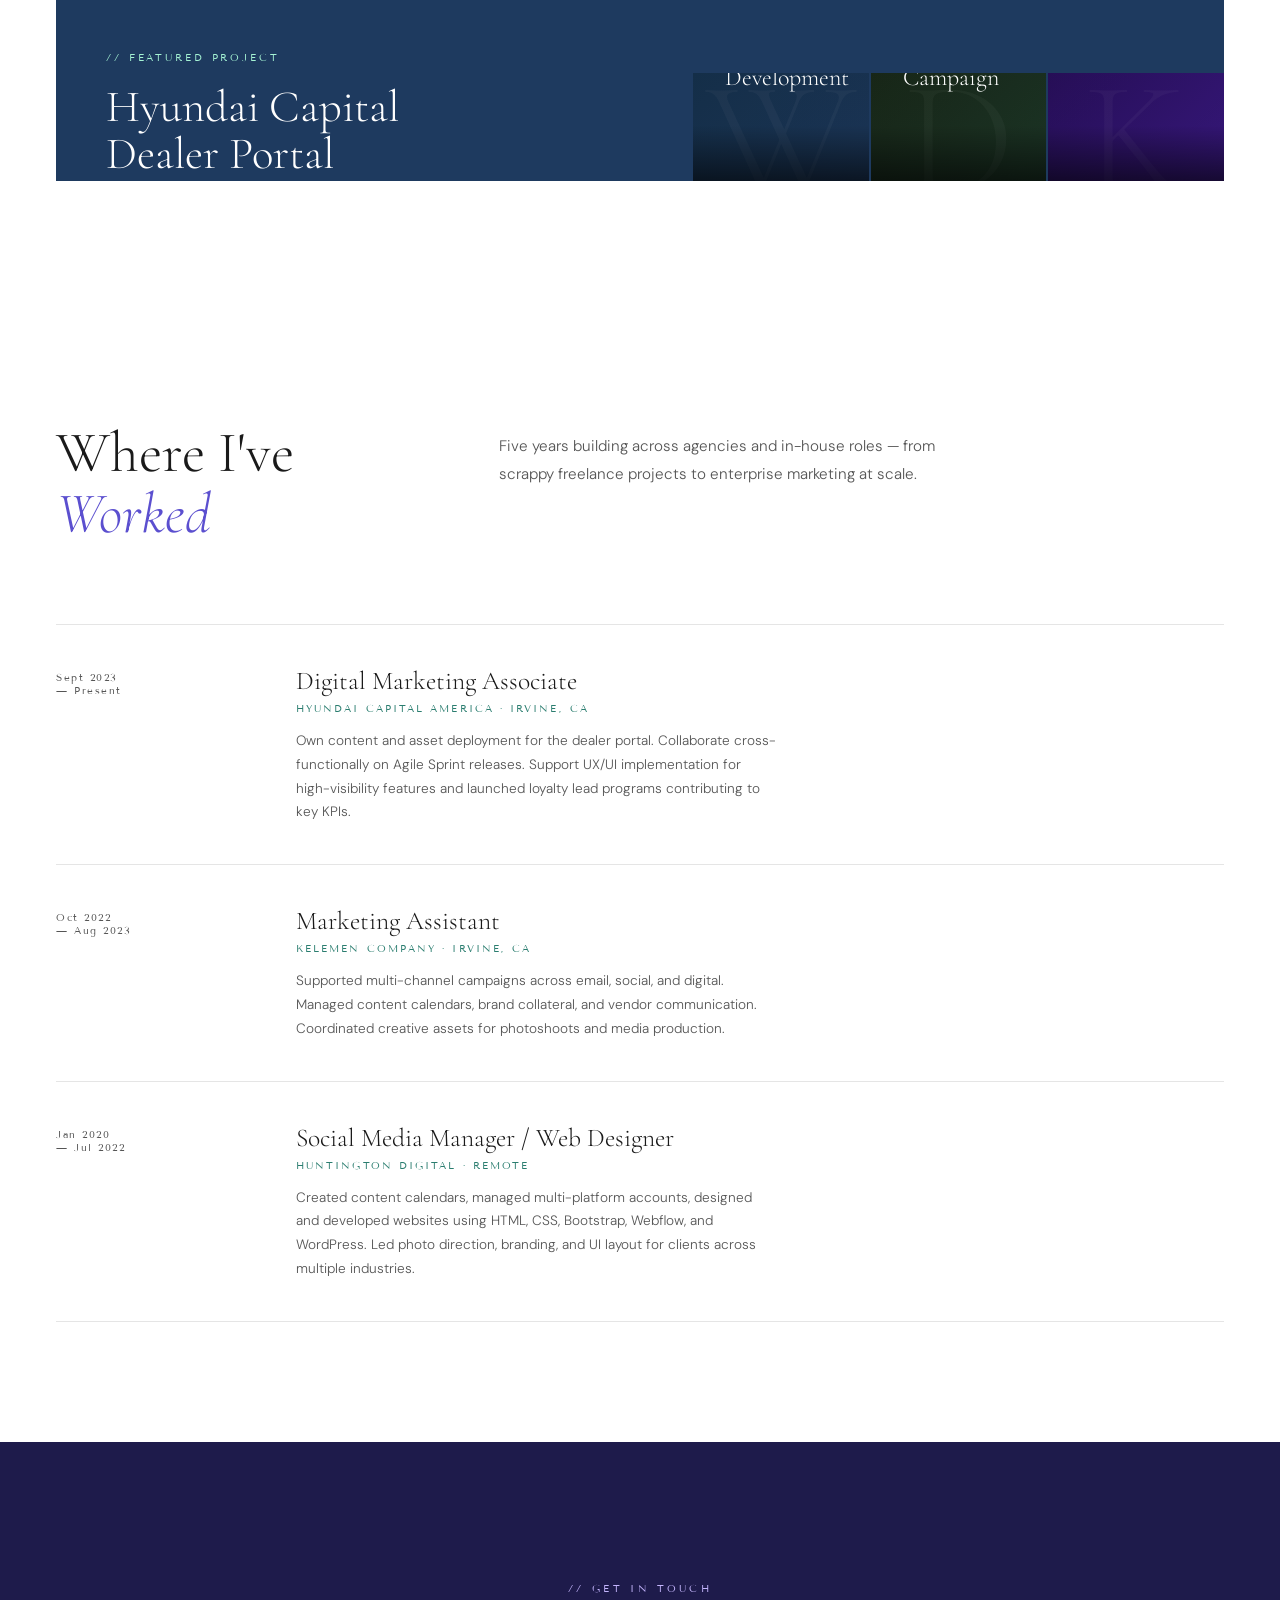
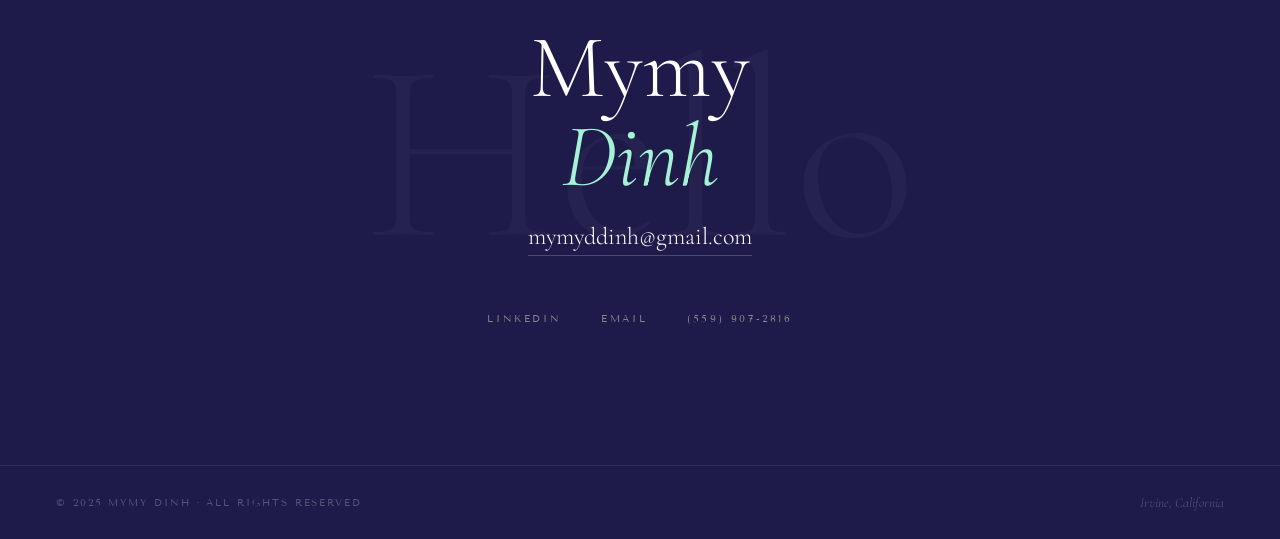
==== commit 353c87c8: "Add files via upload updated portfolio with new design and project pages" ====
--- a/index.html
+++ b/index.html
@@ -1,223 +1,1265 @@
 <!DOCTYPE html>
 <html lang="en">
-
 <head>
-    <meta charset="UTF-8">
-    <meta name="viewport" content="width=device-width, initial-scale=1.0">
-    <meta http-equiv="X-UA-Compatible" content="ie=edge">
-    <title>Mymy Dinh || Web Developer</title>
-
-    <link rel="stylesheet" href="https://cdnjs.cloudflare.com/ajax/libs/font-awesome/4.7.0/css/font-awesome.min.css">
-    <link rel="stylesheet" href="https://stackpath.bootstrapcdn.com/bootstrap/4.3.1/css/bootstrap.min.css"
-        integrity="sha384-ggOyR0iXCbMQv3Xipma34MD+dH/1fQ784/j6cY/iJTQUOhcWr7x9JvoRxT2MZw1T" crossorigin="anonymous">
-    <link href="https://fonts.googleapis.com/css?family=Lato|Montserrat&display=swap" rel="stylesheet">
-    <link rel="stylesheet" href="styles/style.css" />
+<meta charset="UTF-8">
+<meta name="viewport" content="width=device-width, initial-scale=1.0">
+<title>Mymy Dinh — Creative Portfolio</title>
+<link href="https://fonts.googleapis.com/css2?family=Cormorant+Garamond:ital,wght@0,300;0,400;0,600;1,300;1,400&family=Tenor+Sans&family=DM+Sans:wght@300;400&display=swap" rel="stylesheet">
+<style>
+  *, *::before, *::after { margin: 0; padding: 0; box-sizing: border-box; }
+
+  :root {
+    --black: #1a1a1a;
+    --off-white: #ffffff;
+    --warm-gray: #888888;
+    --accent: #5b4fcf;
+    --accent-2: #2a7d6f;
+    --accent-3: #8b6914;
+    --mid: #555555;
+  }
+
+  html { scroll-behavior: smooth; }
+
+  body {
+    background: #ffffff;
+    color: var(--black);
+    font-family: 'DM Sans', sans-serif;
+    font-weight: 300;
+    overflow-x: hidden;
+    cursor: none;
+  }
+
+  /* CUSTOM CURSOR */
+  .cursor {
+    position: fixed;
+    width: 10px; height: 10px;
+    background: var(--black);
+    border-radius: 50%;
+    pointer-events: none;
+    z-index: 9999;
+    transform: translate(-50%, -50%);
+    transition: transform 0.1s ease, width 0.3s ease, height 0.3s ease, background 0.3s ease;
+  }
+  .cursor-ring {
+    position: fixed;
+    width: 36px; height: 36px;
+    border: 1px solid var(--black);
+    border-radius: 50%;
+    pointer-events: none;
+    z-index: 9998;
+    transform: translate(-50%, -50%);
+    transition: transform 0.15s ease, width 0.3s ease, height 0.3s ease, opacity 0.3s ease;
+    opacity: 0.5;
+  }
+  body:has(a:hover) .cursor { width: 6px; height: 6px; }
+  body:has(a:hover) .cursor-ring { width: 52px; height: 52px; opacity: 0.2; }
+
+  /* NAV */
+  nav {
+    position: fixed;
+    top: 0; left: 0; right: 0;
+    z-index: 100;
+    display: flex;
+    justify-content: space-between;
+    align-items: center;
+    padding: 28px 56px;
+    mix-blend-mode: multiply;
+  }
+  .nav-logo {
+    font-family: 'Cormorant Garamond', serif;
+    font-size: 1.1rem;
+    font-weight: 300;
+    letter-spacing: 0.18em;
+    text-transform: uppercase;
+    color: var(--black);
+    text-decoration: none;
+  }
+  .nav-links {
+    display: flex;
+    gap: 40px;
+    list-style: none;
+  }
+  .nav-links a {
+    font-family: 'Tenor Sans', sans-serif;
+    font-size: 0.7rem;
+    letter-spacing: 0.2em;
+    text-transform: uppercase;
+    color: var(--black);
+    text-decoration: none;
+    position: relative;
+  }
+  .nav-links a::after {
+    content: '';
+    position: absolute;
+    bottom: -2px; left: 0;
+    width: 0; height: 1px;
+    background: var(--black);
+    transition: width 0.4s ease;
+  }
+  .nav-links a:hover::after { width: 100%; }
+
+  /* HERO */
+  .hero {
+    min-height: 100vh;
+    display: grid;
+    grid-template-columns: 1fr 1fr;
+    position: relative;
+    overflow: hidden;
+  }
+  .hero-left {
+    display: flex;
+    flex-direction: column;
+    justify-content: flex-end;
+    padding: 0 56px 80px;
+    position: relative;
+    z-index: 2;
+  }
+  .hero-eyebrow {
+    font-family: 'Tenor Sans', sans-serif;
+    font-size: 0.65rem;
+    letter-spacing: 0.3em;
+    text-transform: uppercase;
+    color: var(--mid);
+    margin-bottom: 24px;
+    opacity: 0;
+    animation: fadeUp 0.8s ease 0.2s forwards;
+  }
+  .hero-name {
+    font-family: 'Cormorant Garamond', serif;
+    font-size: clamp(5rem, 10vw, 9rem);
+    font-weight: 300;
+    line-height: 0.9;
+    letter-spacing: -0.02em;
+    opacity: 0;
+    animation: fadeUp 0.9s ease 0.35s forwards;
+  }
+  .hero-name em {
+    font-style: normal;
+    color: var(--black);
+  }
+  .hero-desc {
+    margin-top: 40px;
+    max-width: 360px;
+    font-size: 0.95rem;
+    line-height: 1.75;
+    color: var(--mid);
+    opacity: 0;
+    animation: fadeUp 0.9s ease 0.55s forwards;
+  }
+  .hero-cta {
+    margin-top: 48px;
+    display: flex;
+    gap: 20px;
+    align-items: center;
+    opacity: 0;
+    animation: fadeUp 0.9s ease 0.7s forwards;
+  }
+  .btn-primary {
+    display: inline-block;
+    padding: 14px 36px;
+    background: var(--black);
+    color: var(--off-white);
+    font-family: 'Tenor Sans', sans-serif;
+    font-size: 0.65rem;
+    letter-spacing: 0.2em;
+    text-transform: uppercase;
+    text-decoration: none;
+    transition: background 0.3s, color 0.3s;
+  }
+  .btn-primary:hover { background: var(--accent); }
+  .btn-ghost {
+    font-family: 'Tenor Sans', sans-serif;
+    font-size: 0.65rem;
+    letter-spacing: 0.2em;
+    text-transform: uppercase;
+    color: var(--black);
+    text-decoration: none;
+    border-bottom: 1px solid var(--warm-gray);
+    padding-bottom: 2px;
+    transition: border-color 0.3s, color 0.3s;
+  }
+  .btn-ghost:hover { color: var(--accent); border-color: var(--accent); }
+
+  .hero-right {
+    position: relative;
+    overflow: hidden;
+    opacity: 0;
+    animation: fadeIn 1.2s ease 0.4s forwards;
+  }
+  .hero-image-wrap {
+    position: absolute;
+    inset: 0;
+    background: var(--black);
+    display: flex;
+    align-items: center;
+    justify-content: center;
+  }
+  .hero-image-bg {
+    position: absolute;
+    inset: 0;
+    background: 
+      linear-gradient(135deg, #1e1b4b 0%, #312e81 40%, #1e3a5f 100%);
+    opacity: 1;
+  }
+  .hero-pattern {
+    position: absolute;
+    inset: 0;
+    background-image: 
+      repeating-linear-gradient(
+        45deg,
+        transparent,
+        transparent 30px,
+        rgba(255,255,255,0.02) 30px,
+        rgba(255,255,255,0.02) 31px
+      );
+  }
+  .hero-text-overlay {
+    position: relative;
+    z-index: 2;
+    text-align: center;
+    padding: 40px;
+  }
+  .hero-overlay-title {
+    font-family: 'Cormorant Garamond', serif;
+    font-size: clamp(3rem, 6vw, 6rem);
+    font-weight: 300;
+    color: var(--off-white);
+    line-height: 1;
+    letter-spacing: 0.05em;
+    margin-bottom: 24px;
+  }
+  .hero-tags {
+    display: flex;
+    flex-direction: column;
+    gap: 8px;
+    align-items: center;
+  }
+  .hero-tag {
+    font-family: 'Tenor Sans', sans-serif;
+    font-size: 0.6rem;
+    letter-spacing: 0.3em;
+    text-transform: uppercase;
+    color: var(--warm-gray);
+  }
+  .hero-tag-line {
+    width: 1px;
+    height: 20px;
+    background: var(--warm-gray);
+    opacity: 0.4;
+  }
+
+  .hero-scroll {
+    position: absolute;
+    bottom: 40px;
+    left: 50%;
+    transform: translateX(-50%);
+    z-index: 10;
+    display: flex;
+    flex-direction: column;
+    align-items: center;
+    gap: 10px;
+    opacity: 0;
+    animation: fadeIn 1s ease 1.2s forwards;
+  }
+  .scroll-text {
+    font-family: 'Tenor Sans', sans-serif;
+    font-size: 0.55rem;
+    letter-spacing: 0.3em;
+    text-transform: uppercase;
+    color: var(--mid);
+    writing-mode: vertical-rl;
+    transform: rotate(180deg);
+  }
+  .scroll-line {
+    width: 1px;
+    height: 60px;
+    background: linear-gradient(to bottom, var(--black), transparent);
+    animation: scrollLine 2s ease-in-out infinite;
+  }
+
+  /* MARQUEE */
+  .marquee-section {
+    overflow: hidden;
+    border-top: 1px solid rgba(0,0,0,0.08);
+    border-bottom: 1px solid rgba(0,0,0,0.08);
+    padding: 16px 0;
+    background: #1e1b4b;
+  }
+  .marquee-track {
+    display: flex;
+    gap: 60px;
+    animation: marquee 20s linear infinite;
+    white-space: nowrap;
+  }
+  .marquee-item {
+    font-family: 'Cormorant Garamond', serif;
+    font-size: 1.1rem;
+    font-weight: 300;
+    font-style: italic;
+    color: var(--off-white);
+    opacity: 0.6;
+    flex-shrink: 0;
+  }
+  .marquee-dot {
+    color: #c4b5fd;
+    font-style: normal;
+  }
+
+  /* ABOUT */
+  .about {
+    padding: 120px 56px;
+    display: grid;
+    grid-template-columns: 1fr 2fr;
+    gap: 80px;
+    align-items: start;
+  }
+  .section-label {
+    font-family: 'Tenor Sans', sans-serif;
+    font-size: 0.6rem;
+    letter-spacing: 0.35em;
+    text-transform: uppercase;
+    color: var(--mid);
+    padding-top: 8px;
+  }
+  .about-content {}
+  .about-headline {
+    font-family: 'Cormorant Garamond', serif;
+    font-size: clamp(2.5rem, 4vw, 4rem);
+    font-weight: 300;
+    line-height: 1.15;
+    margin-bottom: 36px;
+  }
+  .about-headline em { font-style: italic; color: var(--accent); }
+  .about-body {
+    font-size: 1rem;
+    line-height: 1.85;
+    color: var(--mid);
+    max-width: 560px;
+    margin-bottom: 48px;
+  }
+  .stats-row {
+    display: flex;
+    gap: 60px;
+    padding-top: 40px;
+    border-top: 1px solid rgba(0,0,0,0.1);
+  }
+  .stat {}
+  .stat-num {
+    font-family: 'Cormorant Garamond', serif;
+    font-size: 3rem;
+    font-weight: 300;
+    line-height: 1;
+    color: var(--black);
+  }
+  .stat-label {
+    font-family: 'Tenor Sans', sans-serif;
+    font-size: 0.6rem;
+    letter-spacing: 0.2em;
+    text-transform: uppercase;
+    color: var(--mid);
+    margin-top: 6px;
+  }
+
+  /* SKILLS */
+  .skills {
+    background: #1e1b4b;
+    color: var(--off-white);
+    padding: 100px 56px;
+  }
+  .skills-header {
+    display: flex;
+    justify-content: space-between;
+    align-items: flex-end;
+    margin-bottom: 70px;
+  }
+  .skills-title {
+    font-family: 'Cormorant Garamond', serif;
+    font-size: clamp(3rem, 5vw, 5rem);
+    font-weight: 300;
+    line-height: 1;
+  }
+  .skills-title em { font-style: italic; color: #c4b5fd; }
+  .skills-intro {
+    max-width: 300px;
+    font-size: 0.85rem;
+    line-height: 1.7;
+    color: rgba(255,255,255,0.55);
+    text-align: right;
+  }
+  .skills-grid {
+    display: grid;
+    grid-template-columns: repeat(3, 1fr);
+    gap: 1px;
+    background: rgba(255,255,255,0.1);
+  }
+  .skill-card {
+    background: #1e1b4b;
+    padding: 48px 40px;
+    position: relative;
+    overflow: hidden;
+    transition: background 0.4s ease;
+  }
+  .skill-card::before {
+    content: '';
+    position: absolute;
+    top: 0; left: 0;
+    width: 3px;
+    height: 0;
+    background: #c4b5fd;
+    transition: height 0.4s ease;
+  }
+  .skill-card:hover { background: #262060; }
+  .skill-card:hover::before { height: 100%; }
+  .skill-num {
+    font-family: 'Cormorant Garamond', serif;
+    font-size: 0.75rem;
+    color: #c4b5fd;
+    letter-spacing: 0.2em;
+    margin-bottom: 20px;
+  }
+  .skill-name {
+    font-family: 'Tenor Sans', sans-serif;
+    font-size: 0.7rem;
+    letter-spacing: 0.2em;
+    text-transform: uppercase;
+    color: var(--off-white);
+    margin-bottom: 16px;
+  }
+  .skill-tools {
+    font-size: 0.82rem;
+    line-height: 1.8;
+    color: var(--warm-gray);
+  }
+
+  /* WORK */
+  .work {
+    padding: 120px 56px;
+  }
+  .work-header {
+    display: flex;
+    justify-content: space-between;
+    align-items: flex-end;
+    margin-bottom: 80px;
+  }
+  .work-title {
+    font-family: 'Cormorant Garamond', serif;
+    font-size: clamp(3rem, 5vw, 5.5rem);
+    font-weight: 300;
+    line-height: 1;
+  }
+  .work-title em { font-style: italic; color: var(--accent); }
+  .work-subtitle {
+    font-family: 'DM Sans', sans-serif;
+    font-size: 0.85rem;
+    color: var(--mid);
+    max-width: 280px;
+    line-height: 1.7;
+    text-align: right;
+  }
+  
+  /* FEATURED PROJECT */
+  .featured-project {
+    display: grid;
+    grid-template-columns: 1.2fr 1fr;
+    gap: 0;
+    margin-bottom: 2px;
+    background: #1e3a5f;
+    overflow: hidden;
+    height: 500px;
+  }
+  .featured-visual {
+    position: relative;
+    overflow: hidden;
+    background: #163047;
+    display: flex;
+    align-items: center;
+    justify-content: center;
+  }
+  .project-mockup {
+    position: relative;
+    z-index: 2;
+    padding: 40px;
+    width: 100%;
+  }
+  .mockup-browser {
+    background: var(--off-white);
+    border-radius: 6px 6px 0 0;
+    overflow: hidden;
+  }
+  .mockup-bar {
+    background: #e8e4de;
+    padding: 10px 16px;
+    display: flex;
+    gap: 6px;
+    align-items: center;
+  }
+  .mockup-dot { width: 10px; height: 10px; border-radius: 50%; }
+  .mockup-content {
+    padding: 20px;
+    height: 200px;
+    display: flex;
+    flex-direction: column;
+    gap: 8px;
+  }
+  .mockup-h1 {
+    font-family: 'Cormorant Garamond', serif;
+    font-size: 1.5rem;
+    font-weight: 300;
+    color: var(--black);
+  }
+  .mockup-line {
+    height: 6px;
+    background: #e8e4de;
+    border-radius: 3px;
+  }
+  .mockup-btn {
+    width: 80px;
+    height: 28px;
+    background: var(--black);
+    border-radius: 2px;
+    margin-top: 8px;
+  }
+  .featured-info {
+    padding: 60px 50px;
+    display: flex;
+    flex-direction: column;
+    justify-content: center;
+  }
+  .project-category {
+    font-family: 'Tenor Sans', sans-serif;
+    font-size: 0.6rem;
+    letter-spacing: 0.3em;
+    text-transform: uppercase;
+    color: #a5f3d4;
+    margin-bottom: 20px;
+  }
+  .project-name {
+    font-family: 'Cormorant Garamond', serif;
+    font-size: 2.8rem;
+    font-weight: 300;
+    color: var(--off-white);
+    line-height: 1.05;
+    margin-bottom: 24px;
+  }
+  .project-desc {
+    font-size: 0.88rem;
+    line-height: 1.8;
+    color: var(--warm-gray);
+    margin-bottom: 36px;
+  }
+  .project-tags {
+    display: flex;
+    gap: 10px;
+    flex-wrap: wrap;
+    margin-bottom: 40px;
+  }
+  .tag {
+    padding: 6px 14px;
+    border: 1px solid rgba(255,255,255,0.15);
+    font-family: 'Tenor Sans', sans-serif;
+    font-size: 0.55rem;
+    letter-spacing: 0.2em;
+    text-transform: uppercase;
+    color: var(--warm-gray);
+  }
+  .project-metric {
+    font-family: 'Cormorant Garamond', serif;
+    font-size: 2rem;
+    color: var(--accent);
+    font-weight: 300;
+    margin-bottom: 4px;
+  }
+  .project-metric-label {
+    font-family: 'Tenor Sans', sans-serif;
+    font-size: 0.6rem;
+    letter-spacing: 0.2em;
+    text-transform: uppercase;
+    color: var(--warm-gray);
+  }
+
+  /* PROJECT GRID */
+  .projects-grid {
+    display: grid;
+    grid-template-columns: repeat(3, 1fr);
+    gap: 2px;
+    margin-top: 2px;
+  }
+  .project-card {
+    position: relative;
+    overflow: hidden;
+    background: var(--black);
+    aspect-ratio: 4/3;
+    cursor: pointer;
+  }
+  .project-card-bg {
+    position: absolute;
+    inset: 0;
+    display: flex;
+    align-items: center;
+    justify-content: center;
+    transition: transform 0.5s ease;
+  }
+  .project-card:hover .project-card-bg { transform: scale(1.05); }
+  .project-card-overlay {
+    position: absolute;
+    inset: 0;
+    background: linear-gradient(to top, rgba(0,0,0,0.85) 0%, rgba(0,0,0,0.1) 60%);
+    transition: background 0.4s ease;
+    z-index: 2;
+  }
+  .project-card:hover .project-card-overlay {
+    background: linear-gradient(to top, rgba(0,0,0,0.92) 0%, rgba(0,0,0,0.4) 60%);
+  }
+  .project-card-info {
+    position: absolute;
+    bottom: 0; left: 0; right: 0;
+    padding: 28px 32px;
+    z-index: 3;
+  }
+  .card-category {
+    font-family: 'Tenor Sans', sans-serif;
+    font-size: 0.55rem;
+    letter-spacing: 0.25em;
+    text-transform: uppercase;
+    color: #a5f3d4;
+    margin-bottom: 8px;
+  }
+  .card-name {
+    font-family: 'Cormorant Garamond', serif;
+    font-size: 1.5rem;
+    font-weight: 300;
+    color: var(--off-white);
+    line-height: 1.1;
+  }
+  .card-sub {
+    font-size: 0.75rem;
+    color: var(--warm-gray);
+    margin-top: 6px;
+    opacity: 0;
+    transform: translateY(8px);
+    transition: opacity 0.3s ease 0.1s, transform 0.3s ease 0.1s;
+  }
+  .project-card:hover .card-sub { opacity: 1; transform: translateY(0); }
+
+  /* Pattern backgrounds for cards */
+  .card-bg-1 {
+    background: linear-gradient(135deg, #1e1b4b 0%, #312e81 100%);
+  }
+  .card-bg-2 {
+    background: linear-gradient(135deg, #0f2a3d 0%, #1e3a5f 100%);
+  }
+  .card-bg-3 {
+    background: linear-gradient(135deg, #1a1040 0%, #2d1b69 100%);
+  }
+  .card-pattern {
+    position: absolute;
+    inset: 0;
+    display: flex;
+    align-items: center;
+    justify-content: center;
+  }
+  .card-big-letter {
+    font-family: 'Cormorant Garamond', serif;
+    font-size: 10rem;
+    font-weight: 300;
+    color: rgba(255,255,255,0.04);
+    line-height: 1;
+  }
+
+  /* EXPERIENCE */
+  .experience {
+    padding: 120px 56px;
+    background: var(--off-white);
+  }
+  .exp-header {
+    display: grid;
+    grid-template-columns: 1fr 2fr;
+    gap: 80px;
+    margin-bottom: 80px;
+  }
+  .exp-title {
+    font-family: 'Cormorant Garamond', serif;
+    font-size: clamp(3rem, 4.5vw, 4.5rem);
+    font-weight: 300;
+    line-height: 1.05;
+  }
+  .exp-title em { font-style: italic; color: var(--accent); }
+  .exp-intro {
+    font-size: 0.95rem;
+    line-height: 1.8;
+    color: var(--mid);
+    padding-top: 10px;
+    max-width: 480px;
+  }
+  .exp-list {
+    display: flex;
+    flex-direction: column;
+    gap: 0;
+  }
+  .exp-item {
+    display: grid;
+    grid-template-columns: 200px 1fr;
+    gap: 40px;
+    padding: 40px 0;
+    border-top: 1px solid rgba(0,0,0,0.1);
+    align-items: start;
+    transition: padding-left 0.3s ease;
+  }
+  .exp-item:last-child { border-bottom: 1px solid rgba(0,0,0,0.1); }
+  .exp-item:hover { padding-left: 12px; }
+  .exp-date {
+    font-family: 'Tenor Sans', sans-serif;
+    font-size: 0.65rem;
+    letter-spacing: 0.15em;
+    color: var(--mid);
+    padding-top: 6px;
+  }
+  .exp-role {
+    font-family: 'Cormorant Garamond', serif;
+    font-size: 1.6rem;
+    font-weight: 300;
+    margin-bottom: 6px;
+  }
+  .exp-company {
+    font-family: 'Tenor Sans', sans-serif;
+    font-size: 0.65rem;
+    letter-spacing: 0.2em;
+    text-transform: uppercase;
+    color: var(--accent-2);
+    margin-bottom: 14px;
+  }
+  .exp-detail {
+    font-size: 0.85rem;
+    line-height: 1.75;
+    color: var(--mid);
+    max-width: 480px;
+  }
+  .exp-highlight {
+    text-align: right;
+    padding-top: 6px;
+  }
+  .exp-highlight-num {
+    font-family: 'Cormorant Garamond', serif;
+    font-size: 2.5rem;
+    font-weight: 300;
+    color: var(--black);
+    line-height: 1;
+  }
+  .exp-highlight-label {
+    font-family: 'Tenor Sans', sans-serif;
+    font-size: 0.55rem;
+    letter-spacing: 0.15em;
+    text-transform: uppercase;
+    color: var(--mid);
+    margin-top: 4px;
+  }
+
+  /* CONTACT */
+  .contact {
+    background: #1e1b4b;
+    color: var(--off-white);
+    padding: 140px 56px;
+    position: relative;
+    overflow: hidden;
+    text-align: center;
+  }
+  .contact-bg-text {
+    position: absolute;
+    top: 50%;
+    left: 50%;
+    transform: translate(-50%, -50%);
+    font-family: 'Cormorant Garamond', serif;
+    font-size: 20vw;
+    font-weight: 300;
+    color: rgba(255,255,255,0.03);
+    white-space: nowrap;
+    user-select: none;
+  }
+  .contact-eyebrow {
+    font-family: 'Tenor Sans', sans-serif;
+    font-size: 0.6rem;
+    letter-spacing: 0.35em;
+    text-transform: uppercase;
+    color: #c4b5fd;
+    margin-bottom: 28px;
+    position: relative;
+    z-index: 2;
+  }
+  .contact-title {
+    font-family: 'Cormorant Garamond', serif;
+    font-size: clamp(3.5rem, 7vw, 7rem);
+    font-weight: 300;
+    line-height: 1;
+    margin-bottom: 20px;
+    position: relative;
+    z-index: 2;
+  }
+  .contact-title em { font-style: italic; color: #a5f3d4; }
+  .contact-sub {
+    font-size: 0.9rem;
+    color: var(--warm-gray);
+    margin-bottom: 56px;
+    position: relative;
+    z-index: 2;
+    line-height: 1.7;
+  }
+  .contact-email {
+    display: inline-block;
+    font-family: 'Cormorant Garamond', serif;
+    font-size: 1.5rem;
+    font-weight: 300;
+    color: var(--off-white);
+    text-decoration: none;
+    border-bottom: 1px solid rgba(255,255,255,0.2);
+    padding-bottom: 4px;
+    margin-bottom: 56px;
+    position: relative;
+    z-index: 2;
+    transition: border-color 0.3s, color 0.3s;
+  }
+  .contact-email:hover { color: var(--accent); border-color: var(--accent); }
+  .contact-links {
+    display: flex;
+    gap: 40px;
+    justify-content: center;
+    position: relative;
+    z-index: 2;
+  }
+  .contact-link {
+    font-family: 'Tenor Sans', sans-serif;
+    font-size: 0.65rem;
+    letter-spacing: 0.25em;
+    text-transform: uppercase;
+    color: var(--warm-gray);
+    text-decoration: none;
+    transition: color 0.3s;
+  }
+  .contact-link:hover { color: var(--off-white); }
+
+  /* FOOTER */
+  footer {
+    background: #1e1b4b;
+    border-top: 1px solid rgba(255,255,255,0.08);
+    padding: 28px 56px;
+    display: flex;
+    justify-content: space-between;
+    align-items: center;
+  }
+  .footer-left {
+    font-family: 'Tenor Sans', sans-serif;
+    font-size: 0.6rem;
+    letter-spacing: 0.2em;
+    text-transform: uppercase;
+    color: rgba(255,255,255,0.25);
+  }
+  .footer-right {
+    font-family: 'Cormorant Garamond', serif;
+    font-size: 0.85rem;
+    color: rgba(255,255,255,0.25);
+    font-style: italic;
+  }
+
+  /* ANIMATIONS */
+  @keyframes fadeUp {
+    from { opacity: 0; transform: translateY(24px); }
+    to { opacity: 1; transform: translateY(0); }
+  }
+  @keyframes fadeIn {
+    from { opacity: 0; }
+    to { opacity: 1; }
+  }
+  @keyframes marquee {
+    from { transform: translateX(0); }
+    to { transform: translateX(-50%); }
+  }
+  @keyframes scrollLine {
+    0%, 100% { opacity: 0.4; transform: scaleY(1); transform-origin: top; }
+    50% { opacity: 1; }
+  }
+
+  /* SCROLL REVEAL */
+  .reveal {
+    opacity: 0;
+    transform: translateY(30px);
+    transition: opacity 0.8s ease, transform 0.8s ease;
+  }
+  .reveal.visible {
+    opacity: 1;
+    transform: translateY(0);
+  }
+  .reveal-delay-1 { transition-delay: 0.1s; }
+  .reveal-delay-2 { transition-delay: 0.2s; }
+  .reveal-delay-3 { transition-delay: 0.3s; }
+
+  /* RESPONSIVE */
+  @media (max-width: 900px) {
+    nav { padding: 24px 28px; }
+    .nav-links { gap: 24px; }
+    .hero { grid-template-columns: 1fr; min-height: auto; }
+    .hero-left { padding: 120px 28px 60px; }
+    .hero-right { height: 60vw; }
+    .about { grid-template-columns: 1fr; padding: 80px 28px; gap: 32px; }
+    .skills { padding: 80px 28px; }
+    .skills-header { flex-direction: column; gap: 24px; align-items: flex-start; }
+    .skills-intro { text-align: left; }
+    .skills-grid { grid-template-columns: 1fr; }
+    .work { padding: 80px 28px; }
+    .work-header { flex-direction: column; gap: 20px; align-items: flex-start; }
+    .work-subtitle { text-align: left; }
+    .featured-project { grid-template-columns: 1fr; height: auto; }
+    .featured-visual { height: 300px; }
+    .featured-info { padding: 40px 28px; }
+    .projects-grid { grid-template-columns: 1fr; }
+    .project-card { aspect-ratio: 16/9; }
+    .experience { padding: 80px 28px; }
+    .exp-header { grid-template-columns: 1fr; gap: 32px; }
+    .exp-item { grid-template-columns: 1fr; gap: 12px; }
+    .exp-highlight { text-align: left; }
+    .contact { padding: 100px 28px; }
+    footer { padding: 24px 28px; flex-direction: column; gap: 12px; text-align: center; }
+    .stats-row { gap: 32px; }
+    body { cursor: auto; }
+    .cursor, .cursor-ring { display: none; }
+  }
+</style>
 </head>
-
-<body id="page-top">
-    <!-- Navigation -->
-    <nav class="navbar navbar-expand-lg navbar-light bg-light text-uppercase" id="mainNav">
-        <div class="container">
-            <a class="navbar-brand" href="#page-top">Mymy Dinh</a>
-            <button class="navbar-toggler" type="button" data-toggle="collapse" data-target="#navbarResponsive"
-                aria-controls="navbarResponsive" aria-expanded="false" aria-label="Toggle navigation">
-                <span class="navbar-toggler-icon"></span>
-            </button>
-            <div id="navbarResponsive" class="navbar-collapse collapse">
-                <ul class="navbar-nav ml-auto">
-                    <li class="nav-item">
-                        <a class="nav-link py-3 px-0 px-lg-3" href="#portfolio">Portfolio</a>
-                    </li>
-                    <li class="nav-item">
-                        <a class="nav-link py-3 px-0 px-lg-3" href="#about">About</a>
-                    </li>
-                </ul>
-            </div>
+<body>
+
+<div class="cursor" id="cursor"></div>
+<div class="cursor-ring" id="cursorRing"></div>
+
+<!-- NAV -->
+<nav>
+  <a href="#" class="nav-logo">Mymy Dinh</a>
+  <ul class="nav-links">
+    <li><a href="#work">Work</a></li>
+    <li><a href="#about">About</a></li>
+    <li><a href="#experience">Experience</a></li>
+    <li><a href="#contact">Contact</a></li>
+  </ul>
+</nav>
+
+<!-- HERO -->
+<section class="hero">
+  <div class="hero-left">
+
+    <h1 class="hero-name">Mymy<br>Dinh</h1>
+    <p class="hero-desc">Digital marketing professional & creative designer with a passion for building brands that connect. From strategy to pixel-perfect execution.</p>
+    <div class="hero-cta">
+      <a href="#work" class="btn-primary">View Work</a>
+    </div>
+  </div>
+  <div class="hero-right">
+    <div class="hero-image-wrap">
+      <div class="hero-image-bg"></div>
+      <div class="hero-pattern"></div>
+      <div class="hero-text-overlay">
+        <div class="hero-overlay-title">Graphic<br><em style="font-style:italic; color: #a5f3d4">Design.</em><br>UX / UI.<br><em style="font-style:italic; color:#c4b5fd">Marketing.</em></div>
+        <div class="hero-tags">
+          <div class="hero-tag">Brand Identity</div>
+          <div class="hero-tag-line"></div>
+          <div class="hero-tag">UX / UI</div>
+          <div class="hero-tag-line"></div>
+          <div class="hero-tag">Social Strategy</div>
+          <div class="hero-tag-line"></div>
+          <div class="hero-tag">Web Design</div>
         </div>
-    </nav>
-
-
-    <!-- Masthead -->
-    <header class="masthead text-center">
-        <div class="container d-flex align-items-center flex-column">
-
-            <!-- Masthead Heading -->
-            <h1 class="masthead-heading mb-0">Mymy Dinh!</h1>
-
-            <!-- Masthead Subheading -->
-            <p class="masthead-subheading font-weight-light mb-0">Full-stack web developer.</p>
+      </div>
+    </div>
+  </div>
+  <div class="hero-scroll">
+    <div class="scroll-line"></div>
+    <span class="scroll-text">Scroll</span>
+  </div>
+</section>
+
+<!-- MARQUEE -->
+<div class="marquee-section">
+  <div class="marquee-track">
+    <span class="marquee-item">Graphic Design <span class="marquee-dot">✦</span></span>
+    <span class="marquee-item">Web Development <span class="marquee-dot">✦</span></span>
+    <span class="marquee-item">Digital Marketing <span class="marquee-dot">✦</span></span>
+    <span class="marquee-item">Social Strategy <span class="marquee-dot">✦</span></span>
+    <span class="marquee-item">Brand Identity <span class="marquee-dot">✦</span></span>
+    <span class="marquee-item">CMS Development <span class="marquee-dot">✦</span></span>
+    <span class="marquee-item">UX / UI Design <span class="marquee-dot">✦</span></span>
+    <span class="marquee-item">Email Marketing <span class="marquee-dot">✦</span></span>
+    <!-- duplicate for seamless loop -->
+    <span class="marquee-item">Graphic Design <span class="marquee-dot">✦</span></span>
+    <span class="marquee-item">Web Development <span class="marquee-dot">✦</span></span>
+    <span class="marquee-item">Digital Marketing <span class="marquee-dot">✦</span></span>
+    <span class="marquee-item">Social Strategy <span class="marquee-dot">✦</span></span>
+    <span class="marquee-item">Brand Identity <span class="marquee-dot">✦</span></span>
+    <span class="marquee-item">CMS Development <span class="marquee-dot">✦</span></span>
+    <span class="marquee-item">UX / UI Design <span class="marquee-dot">✦</span></span>
+    <span class="marquee-item">Email Marketing <span class="marquee-dot">✦</span></span>
+  </div>
+</div>
+
+<!-- ABOUT -->
+<section class="about" id="about">
+  <div>
+    <p class="section-label">About</p>
+  </div>
+  <div class="about-content reveal">
+    <h2 class="about-headline">Where strategy<br>meets <em>craft</em></h2>
+    <p class="about-body">I'm a digital marketing associate and creative designer based in Southern California with 5+ years of experience helping brands find their voice online. I've worked across industries — healthcare, real estate, automotive, beauty — building everything from social media strategies to full brand identities and websites from scratch. I thrive where creative meets functional: designing assets that don't just look good, but actually drive results.</p>
+  </div>
+</section>
+
+<!-- SKILLS -->
+<section class="skills" id="skills">
+  <div class="skills-header reveal">
+    <h2 class="skills-title">My<br><em>Expertise</em></h2>
+    <p class="skills-intro">A blend of creative and technical skills built through years of hands-on client work across industries.</p>
+  </div>
+  <div class="skills-grid">
+    <div class="skill-card reveal">
+      <div class="skill-num">01</div>
+      <div class="skill-name">Design & Creative</div>
+      <div class="skill-tools">Adobe Photoshop · Illustrator · InDesign · Figma · Adobe XD · Canva<br><br>Print collateral, brand identity, digital graphics, UI layouts</div>
+    </div>
+    <div class="skill-card reveal reveal-delay-1">
+      <div class="skill-num">02</div>
+      <div class="skill-name">Web & CMS</div>
+      <div class="skill-tools">WordPress · Webflow · Shopify · Squarespace<br>HTML · CSS · JavaScript · ReactJS<br><br>Responsive design, CMS deployment, portal management</div>
+    </div>
+    <div class="skill-card reveal reveal-delay-2">
+      <div class="skill-num">03</div>
+      <div class="skill-name">Digital Marketing</div>
+      <div class="skill-tools">Social Media Strategy · Content Calendars · Email Marketing (Constant Contact) · SEO · Keyword Research<br><br>Hootsuite · Meta Business Suite · Google Analytics</div>
+    </div>
+    <div class="skill-card reveal">
+      <div class="skill-num">04</div>
+      <div class="skill-name">Photography</div>
+      <div class="skill-tools">Photo direction & editing for brands, products, and social content<br><br>Adobe Lightroom · Photoshop retouching · Content creation</div>
+    </div>
+    <div class="skill-card reveal reveal-delay-1">
+      <div class="skill-num">05</div>
+      <div class="skill-name">Project Management</div>
+      <div class="skill-tools">Jira · Agile Sprint workflows · Cross-functional collaboration<br>Google Workspace · Microsoft Office<br><br>Requirement gathering, project briefs, stakeholder communication</div>
+    </div>
+    <div class="skill-card reveal reveal-delay-2">
+      <div class="skill-num">06</div>
+      <div class="skill-name">Analytics & Strategy</div>
+      <div class="skill-tools">Google Analytics · Tableau · Competitor research · KPI tracking<br><br>Data-informed creative decisions, campaign performance analysis</div>
+    </div>
+  </div>
+</section>
+
+<!-- WORK -->
+<section class="work" id="work">
+  <div class="work-header reveal">
+    <h2 class="work-title">Selected<br><em>Work</em></h2>
+    <p class="work-subtitle">A curated selection of projects spanning brand, web, and digital marketing.</p>
+  </div>
+
+  <!-- Featured: Hyundai Capital -->
+  <a href="hyundai.html" style="text-decoration:none; color:inherit; display:block;">
+  <div class="featured-project reveal" style="cursor:pointer;">
+    <div class="featured-visual">
+      <div style="position:absolute;inset:0;background:linear-gradient(135deg,#0f2033,#163350);"></div>
+      <div class="project-mockup">
+        <div class="mockup-browser">
+          <div class="mockup-bar">
+            <div class="mockup-dot" style="background:#ff5f57;"></div>
+            <div class="mockup-dot" style="background:#febc2e;"></div>
+            <div class="mockup-dot" style="background:#28c840;"></div>
+          </div>
+          <div class="mockup-content">
+            <div class="mockup-h1">Dealer Portal</div>
+            <div class="mockup-line" style="width:80%;"></div>
+            <div class="mockup-line" style="width:60%;"></div>
+            <div class="mockup-line" style="width:70%;"></div>
+            <div class="mockup-btn"></div>
+          </div>
         </div>
-    </header>
-
-
-    <!-- Portfolio Section -->
-    <section class="page-section portfolio" id="portfolio">
-        <div class="container">
-
-            <!-- Portfolio Section Heading -->
-            <h2 class="page-section-heading text-center text-secondary">Portfolio</h2>
-
-            <!-- Portfolio Grid Items -->
-            <div class="row">
-
-                <!-- Portfolio Item 2 -->
-                <div class="col-md-6 col-lg-4">
-                    <div class="portfolio-item mx-auto">
-                        <div
-                            class="portfolio-item-caption d-flex align-items-center justify-content-center h-100 w-100">
-                            <div class="portfolio-item-caption-content text-center text-white">
-                                <p>Recreated The Kickin' Crab website that is able to take reservation through email and
-                                    shows admin page with information.</p>
-                                <a href="https://frozen-temple-50651.herokuapp.com/" class="btn btn-dark" target="_blank">Website</a>
-                                <a href="https://github.com/mymythomas/kickincrab" class="btn btn-dark" target="_blank">Code</a>
-                            </div>
-                        </div>
-                        <img class="img-fluid" src="img/portfolio/kickincrab.png" alt="">
-                    </div>
-                </div>
-
-                
-                <!-- Portfolio Item 3 -->
-                <div class="col-md-6 col-lg-4">
-                        <div class="portfolio-item mx-auto">
-                            <div
-                                class="portfolio-item-caption d-flex align-items-center justify-content-center h-100 w-100">
-                                <div class="portfolio-item-caption-content text-center text-white">
-                                    <p>Using a face recognition API, this application acts as a barcode to help your
-                                        business recognize users.</p>
-                                    <a href="https://thomasqdau.github.io/Group-Project-1/" class="btn btn-dark" target="_blank">Website</a>
-                                    <a href="https://github.com/ThomasQDau/Group-Project-1" class="btn btn-dark" target="_blank">Code</a>
-                                </div>
-                            </div>
-                            <img class="img-fluid" src="img/portfolio/access-id.png" alt="">
-                        </div>
-                    </div>
-
-                <!-- Portfolio Item 1 -->
-                <div class="col-md-6 col-lg-4">
-                    <div class="portfolio-item mx-auto">
-                        <div
-                            class="portfolio-item-caption d-flex align-items-center justify-content-center h-100 w-100">
-                            <div class="portfolio-item-caption-content text-center text-white">
-                                <p>Simple jewel game where you select the correct one to add up to the randomly selected win gaming number.</p>
-                                <a href="https://mymydinh.github.io/unit-4-game/" class="btn btn-dark" target="_blank">Website</a>
-                                <a href="https://github.com/mymydinh/unit-4-game" class="btn btn-dark" target="_blank">Code</a>
-                            </div>
-                        </div>
-                        <img class="img-fluid" src="img/portfolio/jewel.png" alt="">
-                    </div>
-                </div>
-
-                <!-- Portfolio Item 4 -->
-                <div class="col-md-6 col-lg-4">
-                    <div class="portfolio-item mx-auto">
-                        <div
-                            class="portfolio-item-caption d-flex align-items-center justify-content-center h-100 w-100">
-                            <div class="portfolio-item-caption-content text-center text-white">
-                                <p>A simple way to go out and dine with friends without the hassle of making sure tip is
-                                    correct, this application does all the work for you.</p>
-                                <a href="https://mymydinh.github.io/tip-calculator/" class="btn btn-dark" target="_blank">Website</a>
-                                <a href="https://github.com/mymydinh/tip-calculator" class="btn btn-dark" target="_blank">Code</a>
-                            </div>
-                        </div>
-                        <img class="img-fluid" src="img/portfolio/tipcalc.png" alt="">
-                    </div>
-                </div>
-
-                
-                <!-- Portfolio Item 6 -->
-                <div class="col-md-6 col-lg-4">
-                        <div class="portfolio-item mx-auto">
-                            <div
-                                class="portfolio-item-caption d-flex align-items-center justify-content-center h-100 w-100">
-                                <div class="portfolio-item-caption-content text-center text-white">
-                                    <p>Application where you can log in and watch, add, update and delete streams.</p>
-                                    <a href="#" class="btn btn-dark" target="_blank">Website</a>
-                                    <a href="#" class="btn btn-dark" target="_blank">Code</a>
-                                </div>
-                            </div>
-                            <img class="img-fluid" src="img/portfolio/stream.png" alt="">
-                        </div>
-                    </div>
-
-                <!-- Portfolio Item 5 -->
-                <div class="col-md-6 col-lg-4">
-                    <div class="portfolio-item mx-auto">
-                        <div
-                            class="portfolio-item-caption d-flex align-items-center justify-content-center h-100 w-100">
-                            <div class="portfolio-item-caption-content text-center text-white">
-                                <p>A gif application that generates 10 random gifs and you can search for whatever you'd like as well.</p>
-                                <a href="https://mymydinh.github.io/giftastic/" class="btn btn-dark" target="_blank">Website</a>
-                                <a href="https://github.com/mymydinh/giftastic" class="btn btn-dark" target="_blank">Code</a>
-                            </div>
-                        </div>
-                        <img class="img-fluid" src="img/portfolio/giftastic.png" alt="">
-                    </div>
-                </div>
-
-
-            </div>
-            <!-- /.row -->
-        </div>
-    </section>
-
-
-    <!-- About Section -->
-    <section class="page-section about" id="about">
-        <div class="container">
-
-            <!-- About Section Heading -->
-            <h2 class="page-section-heading text-center">About</h2>
-
-            <!-- About Section Content -->
-            <div class="row">
-                <div class="col-lg-6 ml-auto">
-                    <h5 class="lead">Information:</h5>
-                    <strong>GitHub</strong>: <a class="info-link"
-                        href="https://github.com/mymydinh">https://github.com/mymydinh</a> <br>
-                    <strong>Resume</strong>: <a class="info-link"
-                        href="https://docs.google.com/document/d/1JpHKQIwnQSnDN_PES-Tcn8mKaRlCUnIgg-M1rCsphqM/edit?usp=sharing">PDF</a>
-                    <br>
-                    <strong>Email</strong>: mymyddinh@gmail.com
-                    <hr>
-                    <h5 class="lead">Schools:</h5>
-                    <strong>University of California, Irvine</strong> - Division of Continuing Education '19 <br>
-                    <strong>California State University</strong>, Long Beach '15
-                </div>
-                <div class="col-lg-6 mr-auto">
-                    <h5 class="lead">Skills:</h5>
-                    <strong>Front-End</strong>: HTML, CSS, JavaScript, NodeJS, ReactJS <br>
-                    <strong>Back-End</strong>: ExpressJS <br>
-                    <strong>Database</strong>: MySQL, MongoDB <br>
-                    <strong>Design</strong>: Bootstrap, Materialize UI, Semantic UI <br>
-                    <strong>CMS</strong>: Wordpress, Format, WebFlow <br>
-                    <strong>Graphic Design</strong>: Adobe Photoshop, Adobe Illustrator, Adobe XD
-                </div>
-            </div>
-
-        </div>
-    </section>
-
-
-    <!-- Footer -->
-    <footer class="footer text-center">
-        <div class="container">
-            <small>Copyright &copy; Mymy Dinh 2019</small>
-        </div>
-    </footer>
-
-
-
-    <!-- Bootstrap core JavaScript -->
-    <script src="https://code.jquery.com/jquery-3.3.1.slim.min.js"
-        integrity="sha384-q8i/X+965DzO0rT7abK41JStQIAqVgRVzpbzo5smXKp4YfRvH+8abtTE1Pi6jizo"
-        crossorigin="anonymous"></script>
-    <script src="https://cdnjs.cloudflare.com/ajax/libs/popper.js/1.14.7/umd/popper.min.js"
-        integrity="sha384-UO2eT0CpHqdSJQ6hJty5KVphtPhzWj9WO1clHTMGa3JDZwrnQq4sF86dIHNDz0W1"
-        crossorigin="anonymous"></script>
-    <script src="https://stackpath.bootstrapcdn.com/bootstrap/4.3.1/js/bootstrap.min.js"
-        integrity="sha384-JjSmVgyd0p3pXB1rRibZUAYoIIy6OrQ6VrjIEaFf/nJGzIxFDsf4x0xIM+B07jRM"
-        crossorigin="anonymous"></script>
+      </div>
+    </div>
+    <div class="featured-info">
+      <div class="project-category">// Featured Project</div>
+      <div class="project-name">Hyundai Capital<br>Dealer Portal</div>
+      <p class="project-desc">Led content deployment and UX/UI implementation for an enterprise dealer portal. Owned Agile Sprint releases, wrote project briefs, and launched loyalty programs that drove measurable retention.</p>
+      <div class="project-tags">
+        <span class="tag">UX / UI</span>
+        <span class="tag">CMS</span>
+        <span class="tag">Agile</span>
+        <span class="tag">Loyalty Programs</span>
+      </div>
+      <div style="font-family:'Tenor Sans',sans-serif; font-size:.6rem; letter-spacing:.2em; text-transform:uppercase; color:rgba(255,255,255,.4); margin-top:8px;">View Case Study →</div>
+    </div>
+  </a>
+
+  <!-- Project Grid -->
+  <div class="projects-grid">
+    <a href="vandyke.html" style="text-decoration:none;display:block;">
+    <div class="project-card reveal">
+      <div class="project-card-bg card-bg-1">
+        <div class="card-pattern"><span class="card-big-letter">V</span></div>
+      </div>
+      <div class="project-card-overlay"></div>
+      <div class="project-card-info">
+        <div class="card-category">// Graphic Design</div>
+        <div class="card-name">Van Dyke Coffee<br>Roasters</div>
+        <div class="card-sub">Print flyers, advertisements, and brand collateral for a new coffee shop launch in Irvine, CA</div>
+      </div>
+    </div>
+    </a>
+    <a href="salisbury.html" style="text-decoration:none;display:block;">
+    <div class="project-card reveal reveal-delay-1">
+      <div class="project-card-bg card-bg-2">
+        <div class="card-pattern"><span class="card-big-letter">S</span></div>
+      </div>
+      <div class="project-card-overlay"></div>
+      <div class="project-card-info">
+        <div class="card-category">// Social Media + Design</div>
+        <div class="card-name">Salisbury Plastic<br>Surgery</div>
+        <div class="card-sub">48.6% weekly impression growth · 60+ new followers/month organic · Reels 1k+ views</div>
+      </div>
+    </div>
+    </a>
+    <div class="project-card reveal reveal-delay-2">
+      <div class="project-card-bg card-bg-3">
+        <div class="card-pattern"><span class="card-big-letter">G</span></div>
+      </div>
+      <div class="project-card-overlay"></div>
+      <div class="project-card-info">
+        <div class="card-category">// Branding + Social</div>
+        <div class="card-name">Gutierrez<br>Chiropractic</div>
+        <div class="card-sub">Grew account from 0 to 200+ followers · 80%+ increase in profile visits</div>
+      </div>
+    </div>
+    <div class="project-card reveal">
+      <div class="project-card-bg" style="background:linear-gradient(135deg,#163350,#1e3a5f);">
+        <div class="card-pattern"><span class="card-big-letter">W</span></div>
+      </div>
+      <div class="project-card-overlay"></div>
+      <div class="project-card-info">
+        <div class="card-category">// Web Design</div>
+        <div class="card-name">Multi-Site CMS<br>Development</div>
+        <div class="card-sub">Designed and built 3 distinct websites for The Atrium, Kelemen Company, and The Viharas</div>
+      </div>
+    </div>
+    <div class="project-card reveal reveal-delay-1">
+      <div class="project-card-bg" style="background:linear-gradient(135deg,#1a2a1a,#1e3a2a);">
+        <div class="card-pattern"><span class="card-big-letter">D</span></div>
+      </div>
+      <div class="project-card-overlay"></div>
+      <div class="project-card-info">
+        <div class="card-category">// Print + Digital</div>
+        <div class="card-name">Dentistry<br>Invisalign Campaign</div>
+        <div class="card-sub">Integrated print mailers + Instagram campaign promoting Invisalign deals</div>
+      </div>
+    </div>
+    <div class="project-card reveal reveal-delay-2">
+      <div class="project-card-bg" style="background:linear-gradient(135deg,#2a1060,#3d1a8a);">
+        <div class="card-pattern"><span class="card-big-letter">K</span></div>
+      </div>
+      <div class="project-card-overlay"></div>
+      <div class="project-card-info">
+        <div class="card-category">// Full Service</div>
+        <div class="card-name">Kelemen Company<br>Brand & Web</div>
+        <div class="card-sub">Multi-channel campaigns, social content, photography coordination, and CMS website</div>
+      </div>
+    </div>
+  </div>
+</section>
+
+<!-- EXPERIENCE -->
+<section class="experience" id="experience">
+  <div class="exp-header reveal">
+    <h2 class="exp-title">Where I've<br><em>Worked</em></h2>
+    <p class="exp-intro">Five years building across agencies and in-house roles — from scrappy freelance projects to enterprise marketing at scale.</p>
+  </div>
+  <div class="exp-list">
+    <div class="exp-item reveal">
+      <div class="exp-date">Sept 2023<br>— Present</div>
+      <div>
+        <div class="exp-role">Digital Marketing Associate</div>
+        <div class="exp-company">Hyundai Capital America · Irvine, CA</div>
+        <p class="exp-detail">Own content and asset deployment for the dealer portal. Collaborate cross-functionally on Agile Sprint releases. Support UX/UI implementation for high-visibility features and launched loyalty lead programs contributing to key KPIs.</p>
+      </div>
+    </div>
+    <div class="exp-item reveal">
+      <div class="exp-date">Oct 2022<br>— Aug 2023</div>
+      <div>
+        <div class="exp-role">Marketing Assistant</div>
+        <div class="exp-company">Kelemen Company · Irvine, CA</div>
+        <p class="exp-detail">Supported multi-channel campaigns across email, social, and digital. Managed content calendars, brand collateral, and vendor communication. Coordinated creative assets for photoshoots and media production.</p>
+      </div>
+    </div>
+    <div class="exp-item reveal">
+      <div class="exp-date">Jan 2020<br>— Jul 2022</div>
+      <div>
+        <div class="exp-role">Social Media Manager / Web Designer</div>
+        <div class="exp-company">Huntington Digital · Remote</div>
+        <p class="exp-detail">Created content calendars, managed multi-platform accounts, designed and developed websites using HTML, CSS, Bootstrap, Webflow, and WordPress. Led photo direction, branding, and UI layout for clients across multiple industries.</p>
+      </div>
+    </div>
+  </div>
+</section>
+
+<!-- CONTACT -->
+<section class="contact" id="contact">
+  <div class="contact-bg-text">Hello</div>
+  <p class="contact-eyebrow">// Get In Touch</p>
+  <h2 class="contact-title">Mymy<br><em>Dinh</em></h2>
+  <a href="mailto:mymyddinh@gmail.com" class="contact-email">mymyddinh@gmail.com</a>
+  <div class="contact-links">
+    <a href="https://www.linkedin.com/in/mymydinh/" target="_blank" class="contact-link">LinkedIn</a>
+    <a href="mailto:mymyddinh@gmail.com" class="contact-link">Email</a>
+    <a href="tel:5599072816" class="contact-link">(559) 907-2816</a>
+  </div>
+</section>
+
+<footer>
+  <div class="footer-left">© 2025 Mymy Dinh · All rights reserved</div>
+  <div class="footer-right">Irvine, California</div>
+</footer>
+
+<script>
+  // CURSOR
+  const cursor = document.getElementById('cursor');
+  const ring = document.getElementById('cursorRing');
+  let mx = 0, my = 0, rx = 0, ry = 0;
+  document.addEventListener('mousemove', e => {
+    mx = e.clientX; my = e.clientY;
+    cursor.style.left = mx + 'px';
+    cursor.style.top = my + 'px';
+  });
+  function animateRing() {
+    rx += (mx - rx) * 0.12;
+    ry += (my - ry) * 0.12;
+    ring.style.left = rx + 'px';
+    ring.style.top = ry + 'px';
+    requestAnimationFrame(animateRing);
+  }
+  animateRing();
+
+  // SCROLL REVEAL
+  const reveals = document.querySelectorAll('.reveal');
+  const observer = new IntersectionObserver((entries) => {
+    entries.forEach(entry => {
+      if (entry.isIntersecting) {
+        entry.target.classList.add('visible');
+      }
+    });
+  }, { threshold: 0.12 });
+  reveals.forEach(el => observer.observe(el));
+
+  // NAV bg on scroll
+  const nav = document.querySelector('nav');
+  window.addEventListener('scroll', () => {
+    if (window.scrollY > 60) {
+      nav.style.background = 'rgba(255,255,255,0.94)';
+      nav.style.backdropFilter = 'blur(12px)';
+      nav.style.mixBlendMode = 'normal';
+    } else {
+      nav.style.background = '';
+      nav.style.backdropFilter = '';
+      nav.style.mixBlendMode = 'multiply';
+    }
+  });
+</script>
 </body>
-
 </html>
